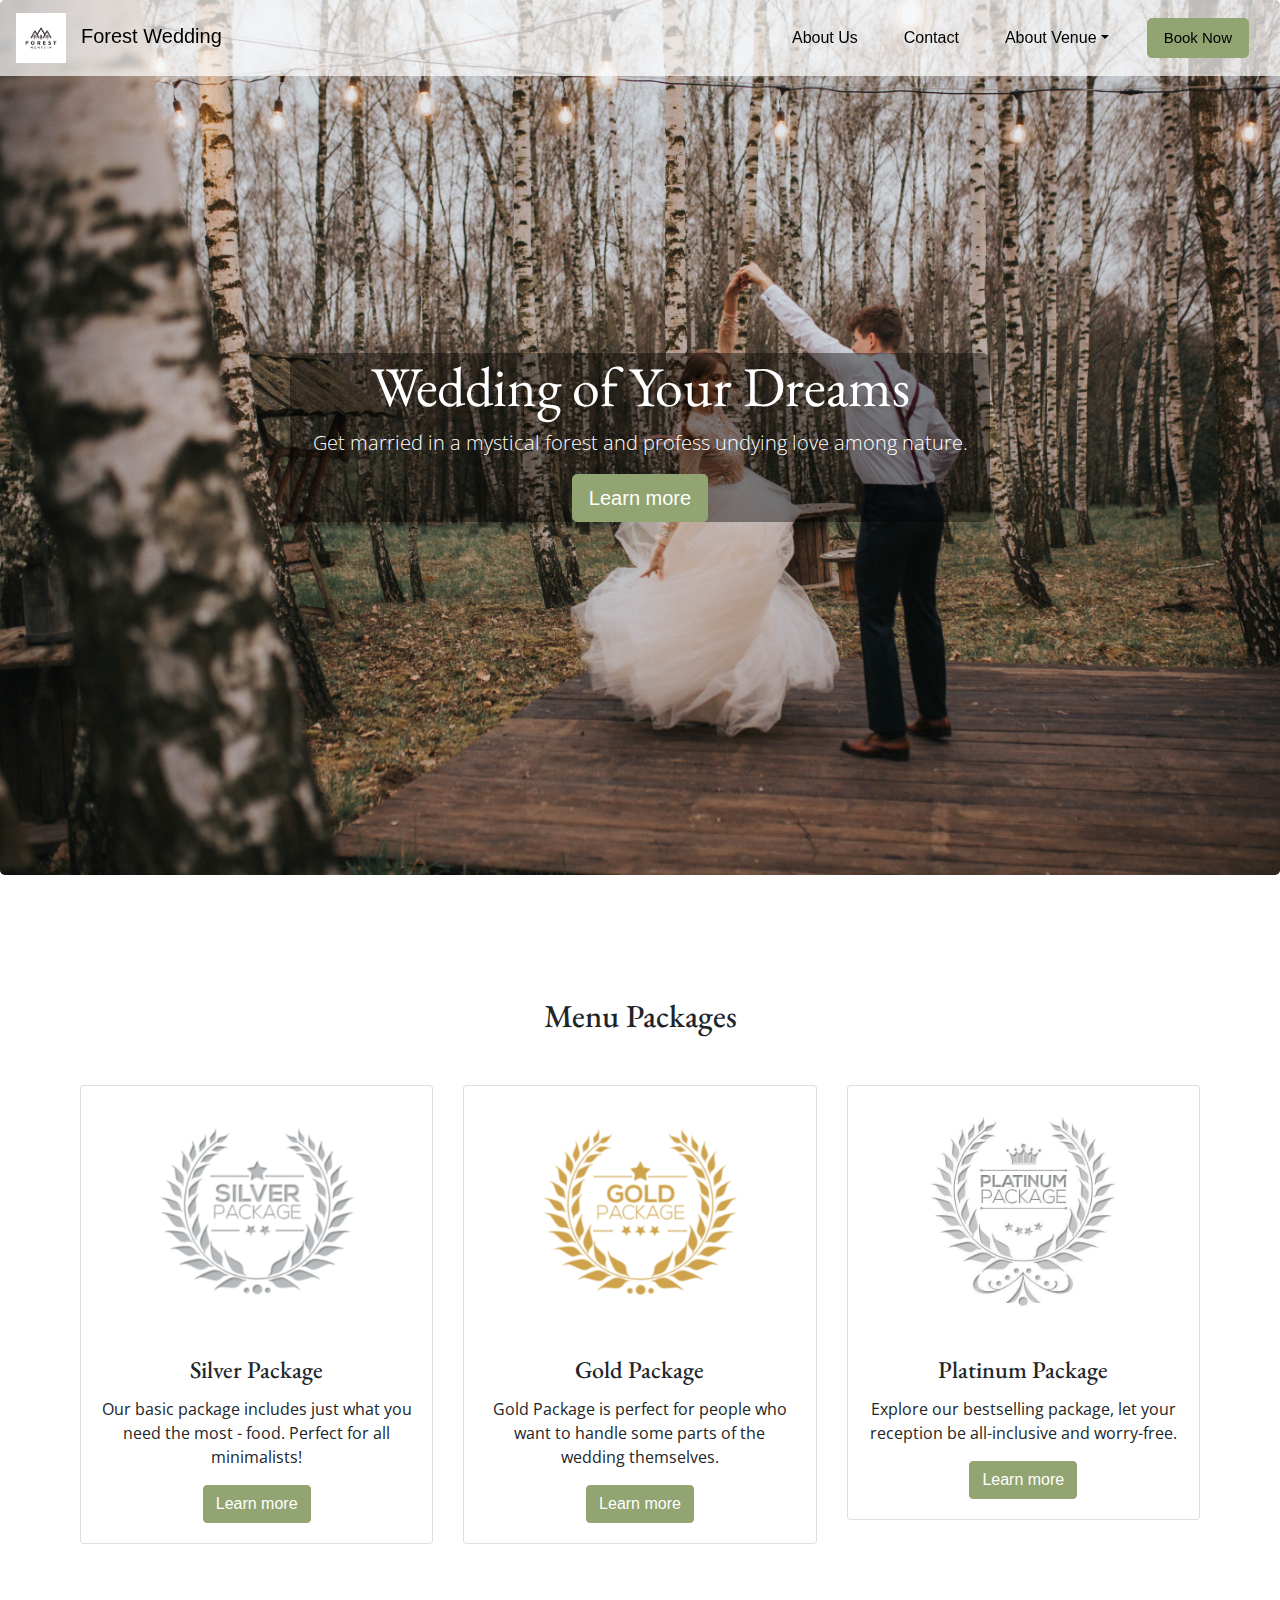
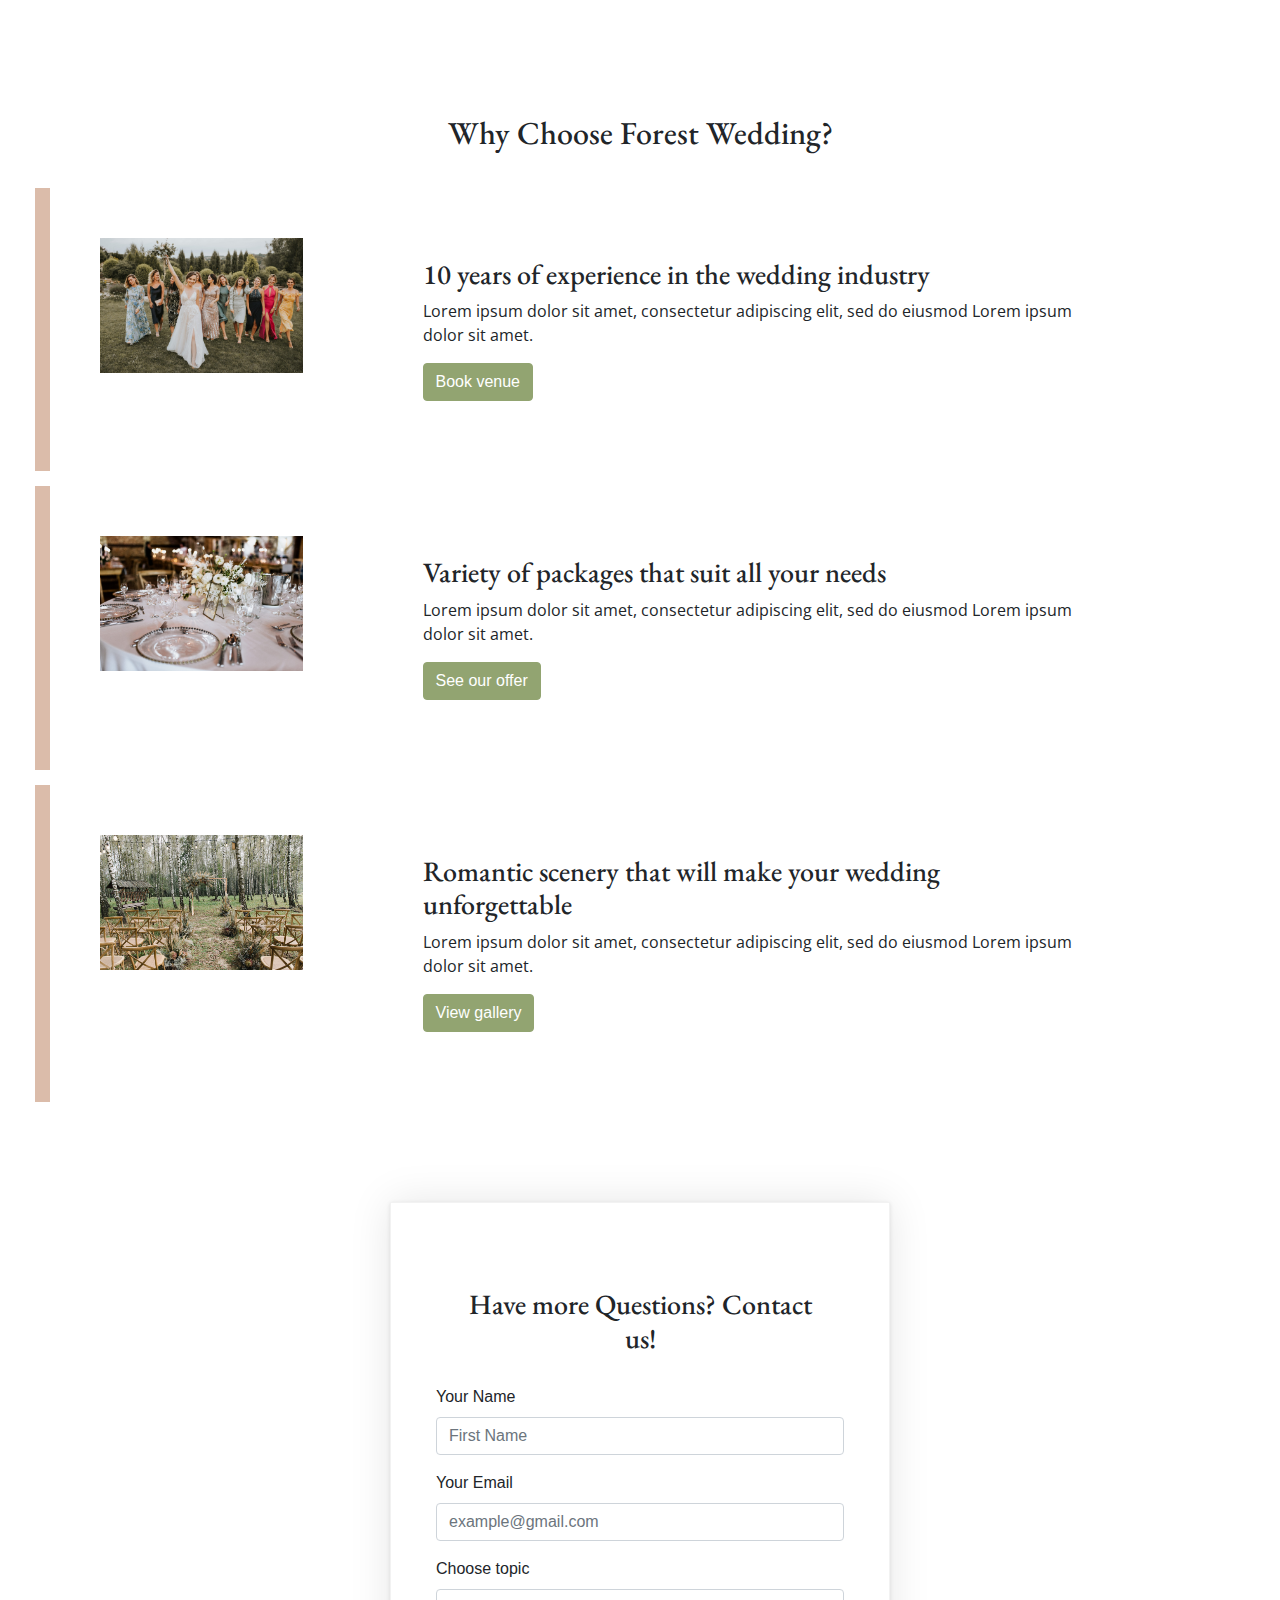
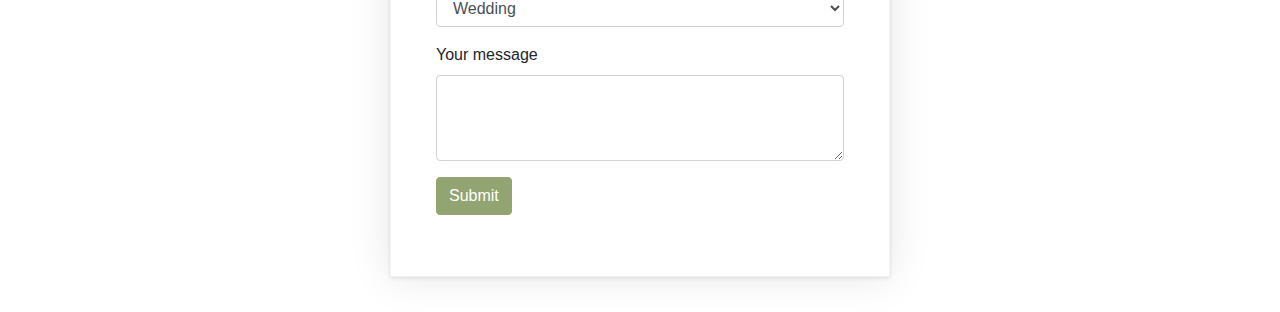
==== index.html @ 9c0c207c "finished" ====
<!DOCTYPE html>
<html lang="en">

<head>
    <!-- Required meta tags -->
    <meta charset="utf-8">
    <meta name="viewport" content="width=device-width, initial-scale=1, shrink-to-fit=no">

    <!-- Bootstrap CSS -->
    <link rel="stylesheet" href="https://stackpath.bootstrapcdn.com/bootstrap/4.3.1/css/bootstrap.min.css"
        integrity="sha384-ggOyR0iXCbMQv3Xipma34MD+dH/1fQ784/j6cY/iJTQUOhcWr7x9JvoRxT2MZw1T" crossorigin="anonymous">
    <link rel="stylesheet" href="CSS/index.css">
    <link rel="preconnect" href="https://fonts.gstatic.com">
    <link
        href="https://fonts.googleapis.com/css2?family=EB+Garamond:ital,wght@0,400;0,500;0,600;0,700;0,800;1,400;1,500;1,600;1,700;1,800&display=swap"
        rel="stylesheet">
    <link rel="preconnect" href="https://fonts.gstatic.com">
    <link
        href="https://fonts.googleapis.com/css2?family=Open+Sans:ital,wght@0,300;0,400;0,600;0,700;0,800;1,300;1,400;1,600;1,700;1,800&display=swap"
        rel="stylesheet">
    <title>Forest Wedding</title>
</head>

<body>

    <!-- Navigation bar -->
    <nav class="navbar navbar-expand-lg navbar-light bg-light customNav">
        <a class="navbar-brand" href="index.html"><img src="Images/logo.png">Forest Wedding</a>
        <button class="navbar-toggler" type="button" data-toggle="collapse" data-target="#navbarSupportedContent"
            aria-controls="navbarSupportedContent" aria-expanded="false" aria-label="Toggle navigation">
            <span class="navbar-toggler-icon"></span>
        </button>
        <div class="collapse navbar-collapse" id="navbarSupportedContent">
            <ul class="navbar-nav mr-auto">
                <li class="nav-item">
                    <a class="nav-link" href="about.html">About Us<span class="sr-only">(current)</span></a>
                </li>
                <li class="nav-item">
                    <a class="nav-link" href="contact.html">Contact</a>
                </li>
                <li class="nav-item dropdown">
                    <a class="nav-link dropdown-toggle" href="#" id="navbarDropdown" role="button"
                        data-toggle="dropdown" aria-haspopup="true" aria-expanded="false">About Venue</a>
                    <div class="dropdown-menu" aria-labelledby="navbarDropdown">
                        <a class="dropdown-item" href="general.html">General Info</a>
                        <div class="dropdown-divider"></div>
                        <a class="dropdown-item" href="menu.html">Menu Packages</a>
                        <div class="dropdown-divider"></div>
                        <a class="dropdown-item" href="gallery.html">Gallery</a>
                    </div>
                </li>
                <li class="nav-item">
                    <a class="btn btn-primary btn-lg navCTA" href="book.html" role="button">Book Now</a>
                </li>
            </ul>
        </div>
    </nav>
    <!-- End navigation bar -->

    <!-- Jumbotron -->
    <div class="jumbotron rockBackground">
        <div class="jumboCopy">
            <h1 class="display-4">Wedding of Your Dreams</h1>
            <p class="lead">Get married in a mystical forest and profess undying love among nature.</p>
            <a class="btn btn-primary btn-lg" href="general.html" role="button">Learn more</a>
        </div>
    </div>
    <!-- End jumbotron -->

    <!-- Cards -->
    <div class="container-fluid content">
        <h2 class="sectionHeading">Menu Packages</h2>
        <div class="row showsNear">

            <!-- Card 1 -->
            <div class="cardContainer col-lg-4 col-md-4 col-sm-12">
                <div class="card align-items-center">
                    <img src="Images/silver.png" class="card-img-top" alt="...">
                    <div class="card-body">
                        <h4 class="card-title">Silver Package</h4>
                        <p class="card-text">Our basic package includes just what you need the most - food. Perfect for
                            all minimalists!</p>
                        <a href="menu.html" class="btn btn-primary">Learn more</a>
                    </div>
                </div>
            </div>
            <!-- End card 1 -->

            <!-- Card 2 -->
            <div class="cardContainer col-lg-4 col-md-4 col-sm-12">
                <div class="card align-items-center">
                    <img src="Images/gold.png" class="card-img-top" alt="...">
                    <div class="card-body">
                        <h4 class="card-title">Gold Package</h4>
                        <p class="card-text">Gold Package is perfect for people who want to handle some parts of the
                            wedding themselves.</p>
                        <a href="menu.html" class="btn btn-primary">Learn more</a>
                    </div>
                </div>
            </div>
            <!-- End card 2 -->

            <!-- Card 3 -->
            <div class="cardContainer col-lg-4 col-md-4 col-sm-12">
                <div class="card align-items-center">
                    <img src="Images/platinum3.jpeg" class="card-img-top" alt="...">
                    <div class="card-body">
                        <h4 class="card-title">Platinum Package</h4>
                        <p class="card-text">Explore our bestselling package, let your reception be all-inclusive and
                            worry-free.</p>
                        <a href="menu.html" class="btn btn-primary">Learn more</a>
                    </div>
                </div>
            </div>
            <!-- End card 3 -->
        </div>
    </div>
    <!-- End cards -->

    <!-- Content -->
    <div class="container-fluid content">
        <h2 class="sectionHeading">Why Choose Forest Wedding?</h2>

        <!-- Row 1 -->
        <div class="row valueProp">
            <div class="sideAccent">
            </div>
            <div class="imageContainer col-3">
                <img
                    src="Images/image19.jpeg">
            </div>
            <div class="text col-8 align-items-center">
                <h3>10 years of experience in the wedding industry</h3>
                <p>
                    Lorem ipsum dolor sit amet, consectetur adipiscing elit, sed do eiusmod Lorem ipsum dolor sit amet.
                </p>
                <a href="book.html" class="btn btn-primary">Book venue
                </a>
            </div>
        </div>
        <!-- End row 1 -->

        <!-- Row 2 -->
        <div class="row valueProp">
            <div class="sideAccent">
            </div>
            <div class="imageContainer col-3">
                <img
                    src="Images/image21.jpeg">
            </div>
            <div class="text col-8">
                <h3>Variety of packages that suit all your needs</h3>
                <p>
                    Lorem ipsum dolor sit amet, consectetur adipiscing elit, sed do eiusmod Lorem ipsum dolor sit amet.
                </p>
                <a href="menu.html" class="btn btn-primary">See our offer</a>
            </div>
        </div>
        <!-- End row 2 -->

        <!-- Row 3 -->
        <div class="row valueProp">
            <div class="sideAccent">
            </div>
            <div class="imageContainer col-3">
                <img
                    src="Images/image5.jpeg">
            </div>
            <div class="text col-8">
                <h3>Romantic scenery that will make your wedding unforgettable</h3>
                <p>
                    Lorem ipsum dolor sit amet, consectetur adipiscing elit, sed do eiusmod Lorem ipsum dolor sit amet.
                </p>
                <a href="gallery.html" class="btn btn-primary">View gallery</a>
            </div>
        </div>
        <!-- End row 3 -->

    </div>
    <!-- End content -->

    <form>
        <div class="form-group">
            <h3 class="sectionHeading">Have more Questions? Contact us!</h3>
            <div class="form-group">
                <label for="inputEmail4">Your Name</label>
                <input type="email" class="form-control" id="inputName" placeholder="First Name">
            </div>
            <div class="form-group">
                <label for="inputEmail4">Your Email</label>
                <input type="email" class="form-control" id="inputEmail4" placeholder="example@gmail.com">
            </div>
            <div class="form-group">
                <label for="exampleFormControlSelect1">Choose topic</label>
                <select class="form-control" id="exampleFormControlSelect1">
                    <option>Wedding</option>
                    <option>Photoshoot request</option>
                    <option>Business request</option>
                    <option>Other</option>
                </select>
            </div>
            <div class="form-group">
                <label for="exampleFormControlTextarea1">Your message</label>
                <textarea class="form-control" id="exampleFormControlTextarea1" rows="3"></textarea>
            </div>
            <button type="button" class="btn btn-primary" data-toggle="modal" data-target="#exampleModal">Submit</button>
        </div>
    

    <!-- Modal -->
    <div class="modal fade" id="exampleModal" tabindex="-1" role="dialog" aria-labelledby="exampleModalLabel"
        aria-hidden="true">
        <div class="modal-dialog" role="document">
            <div class="modal-content">
                <div class="modal-header">
                    <h5 class="modal-title" id="exampleModalLabel">You sucessfully submitted your message</h5>
                    <button type="button" class="close" data-dismiss="modal" aria-label="Close">
                        <span aria-hidden="true">&times;</span>
                    </button>
                </div>
                <div class="modal-body">
                    <p>Thank you for contacting us. We will try to reply as soon as possible.</p>
                </div>
                <div class="modal-footer">
                    <button type="button" class="btn btn-secondary" data-dismiss="modal">Close</button>
                </div>
            </div>
        </div>
    </div>
</form>
    

    <!-- Footer -->
    <!-- <footer class="emailContain"> -->


    <!-- End footer -->

    <!-- Optional JavaScript -->
    <!-- jQuery first, then Popper.js, then Bootstrap JS -->
    <script src="https://code.jquery.com/jquery-3.3.1.slim.min.js"
        integrity="sha384-q8i/X+965DzO0rT7abK41JStQIAqVgRVzpbzo5smXKp4YfRvH+8abtTE1Pi6jizo"
        crossorigin="anonymous"></script>
    <script src="https://cdnjs.cloudflare.com/ajax/libs/popper.js/1.14.7/umd/popper.min.js"
        integrity="sha384-UO2eT0CpHqdSJQ6hJty5KVphtPhzWj9WO1clHTMGa3JDZwrnQq4sF86dIHNDz0W1"
        crossorigin="anonymous"></script>
    <script src="https://stackpath.bootstrapcdn.com/bootstrap/4.3.1/js/bootstrap.min.js"
        integrity="sha384-JjSmVgyd0p3pXB1rRibZUAYoIIy6OrQ6VrjIEaFf/nJGzIxFDsf4x0xIM+B07jRM"
        crossorigin="anonymous"></script>
</body>

</html>
---- CSS/index.css ----
h1, h2, h3 , h4, h5, h6 {
    font-family: 'EB Garamond', serif;
  }

  p {
    font-family: 'Open Sans', sans-serif;
  }


  /* General */
  .customNav {
    position: fixed;
    width: 100%;
    background: url("../images/transparency.png");
    background-color:rgba(255, 255, 255, 0.7) !important;
    background-size: cover;
    z-index: 10;
  }

  .navbar-nav {
    margin-left: auto;
    margin-right: 0 !important;
  }

  .navbar-brand img {
    padding-right: 15px;
    width: 65px;
  }

  .nav-item {
    margin: 0px 15px;
    color: white !important;
  }

  .btn {
      background-color: #92A471;
      border: 1px solid #92A471;
      color: white !important;
  }
  
  .btn:hover {
background-color: #DBBCAA;
border: 1px solid #DBBCAA;
color: #000000 !important;
  } 

  /* Navigation dropdown menu */
  .dropdown-menu {
    background: url("../images/transparency.png");
    background-color: rgba(255, 255, 255, 0.7) !important;
    background-size: cover;
  }
  .dropdown-item:focus, .dropdown-item:hover {
      color: #92A471;
      text-decoration: none;
      background: #DBBCAA;
  }
  
  /* Navigation links */
  .customNav a {
    color: #000000 !important;
  }

  .navbar-light .navbar-nav .active>.nav-link {
    color: #632A2F !important;
    font-weight: 700;
}
  
  .navCTA {
    font-size: 15px;
    color: white !important;
  }

  
  
  /* Jumbotron  */
  .jumbotron {
    /* background-image: url(https://images.unsplash.com/photo-1524563216914-d552816e4d67?ixid=MXwxMjA3fDB8MHxzZWFyY2h8NDZ8fHdlZGRpbmd8ZW58MHwwfDB8&ixlib=rb-1.2.1&auto=format&fit=crop&w=800&q=60); */
    background-image: url(../Images/image20.jpeg);
    background-size: cover;
    background-repeat: no-repeat;
    height: calc(100vh - 25px);
    display: flex;
    align-items: center;
    justify-content: center;
  }
  
  /* Jumbotron copy */
  .jumboCopy {
    width: 70%;
    min-width: 500px;
    max-width: 700px;
    color: white;
    text-align: center;
  }
  
  /* Cards */
  .content {
    padding: 50px;
  }
  .sectionHeading {
    text-align: center;
    padding: 20px;
    margin-top: 20px;
    margin-bottom: 10px;
  }
  .showsNear  {
    padding: 0px 30px 30px 30px;
  }
  .cardContainer {
    text-align: center;
  }

  .cardContainer img {
    height: 250px;
    max-width: auto;
    object-fit: scale-down;
}


  
  /* Content */
  .sideAccent {
    background: #DBBCAA;
    width: 15px;
  }
  .imageContainer img {
    width: 100%;
  }
  .imageContainer {
    padding: 50px;
    text-align: center;
  }

  .imageContainer .sideText {
      font-size: 100px;
      color: #632A2F;
  }

  .valueProp {
    margin-top: 15px;
    margin-bottom: 15px;
    /* background-color: ##DBBCAA; */
  }

  .valueProp .text {
      padding: 70px;
  }
  
  /* Footer */
  .emailContain {
    background: url(../images/emailBG.jpg);
    background-size: cover;
    display: flex;
    align-items: center;
    flex-direction: column;
    align-items: center;
    justify-content: center;
    height: 500px;
  }
  
  /* Footer form */
  form {
    width: 500px;
    margin: 35px auto;
    padding: 45px;
    border: 1px solid #F2F2F2;
    -webkit-box-shadow: 0 1px 4px rgba(0, 0, 0, 0.3), 0 0 40px rgba(0, 0, 0, 0.1) inset;
    -moz-box-shadow: 0 1px 4px rgba(0, 0, 0, 0.3), 0 0 40px rgba(0, 0, 0, 0.1) inset;
    box-shadow: 0 1px 4px rgba(0, 0, 0, 0.1), 0 0 40px rgba(0, 0, 0, 0.1);
    background-color: white;
  }
  
  /* STYLES FOR TEMPLATE PLEASE DO NOT TOUCH*/
  .dropdown-menu {
    left: -97px;
  }
  footer {
    position: absolute;
    width: 100%;
    height: 60px;
    line-height: 60px;
    background-color: #f5f5f5;
    margin-top: 50px;
  }
  .cardContainer {
    margin-top: 20px;
  }

  .card {
    margin: 0 auto;
  }

  .aboutUsBackground {
      background-image: url(../Images/image28.jpeg);
      background-size: cover;
      background-repeat: no-repeat;
      height: calc(100vh - 25px);
      display: flex;
      align-items: center;
      justify-content: center;
    }

    .contactBackground {
        /* background-image: url(https://images.unsplash.com/photo-1565038930214-09566ed2149b?ixid=MXwxMjA3fDB8MHxzZWFyY2h8MzU4fHx3ZWRkaW5nfGVufDB8MHwwfA%3D%3D&ixlib=rb-1.2.1&auto=format&fit=crop&w=800&q=60); */
        /* background-image: url(https://images.unsplash.com/photo-1511288702291-e55d6cfbe3b5?ixid=MXwxMjA3fDB8MHxzZWFyY2h8MTJ8fHJ1c3RpYyUyMHdlZGRpbmd8ZW58MHwwfDB8&ixlib=rb-1.2.1&auto=format&fit=crop&w=800&q=60); */
        background-image: url(../Images/image25.jpeg);
        background-size: cover;
        background-repeat: no-repeat;
        height: calc(100vh - 25px);
        display: flex;
        align-items: center;
        justify-content: center;
      }

      .galleryBackground {
        background-image: url(../Images/image31.jpeg);
        background-size: cover;
        background-repeat: no-repeat;
        height: calc(100vh - 25px);
        display: flex;
        align-items: center;
        justify-content: center;
      }

      .generalBackground {
        background-image: url(../Images/image26.jpeg);
        background-size: cover;
        background-repeat: no-repeat;
        height: calc(100vh - 25px);
        display: flex;
        align-items: center;
        justify-content: center;
      }

      .menuBackground {
        background-image: url(../Images/image41.jpeg);
        background-size: cover;
        background-repeat: no-repeat;
        height: calc(100vh - 25px);
        display: flex;
        align-items: center;
        justify-content: center;
      }

.bookBackground {
    background-image: url(../Images/image35.jpeg);
        background-size: cover;
        background-repeat: no-repeat;
        height: calc(100vh - 25px);
        display: flex;
        align-items: center;
        justify-content: center;
}


      .card-img-top {
          height: 200px;
          width: 200px;
      }

.jumboCopy {
    background-color: rgba(0, 0, 0, 0.4);
    border-radius: 8px;
}

.galleryContainer {
    margin: 20px;
}

.galleryContainer img {
    /* height: 200px;
    width: 200px; */
    height: 200px;
    max-width: auto;
    object-fit: contain;
}

.galleryContainer .galleryImage {
    margin: 10px !important;
}

.menuItems {
    text-align: center;
}

.menuTitle {
    text-align: center;
    padding-top: 20px;
}

.silver {
    background-color: silver;
}

.gold {
    background-color: goldenrod;
}

.platinum {
    background-color: grey;
}
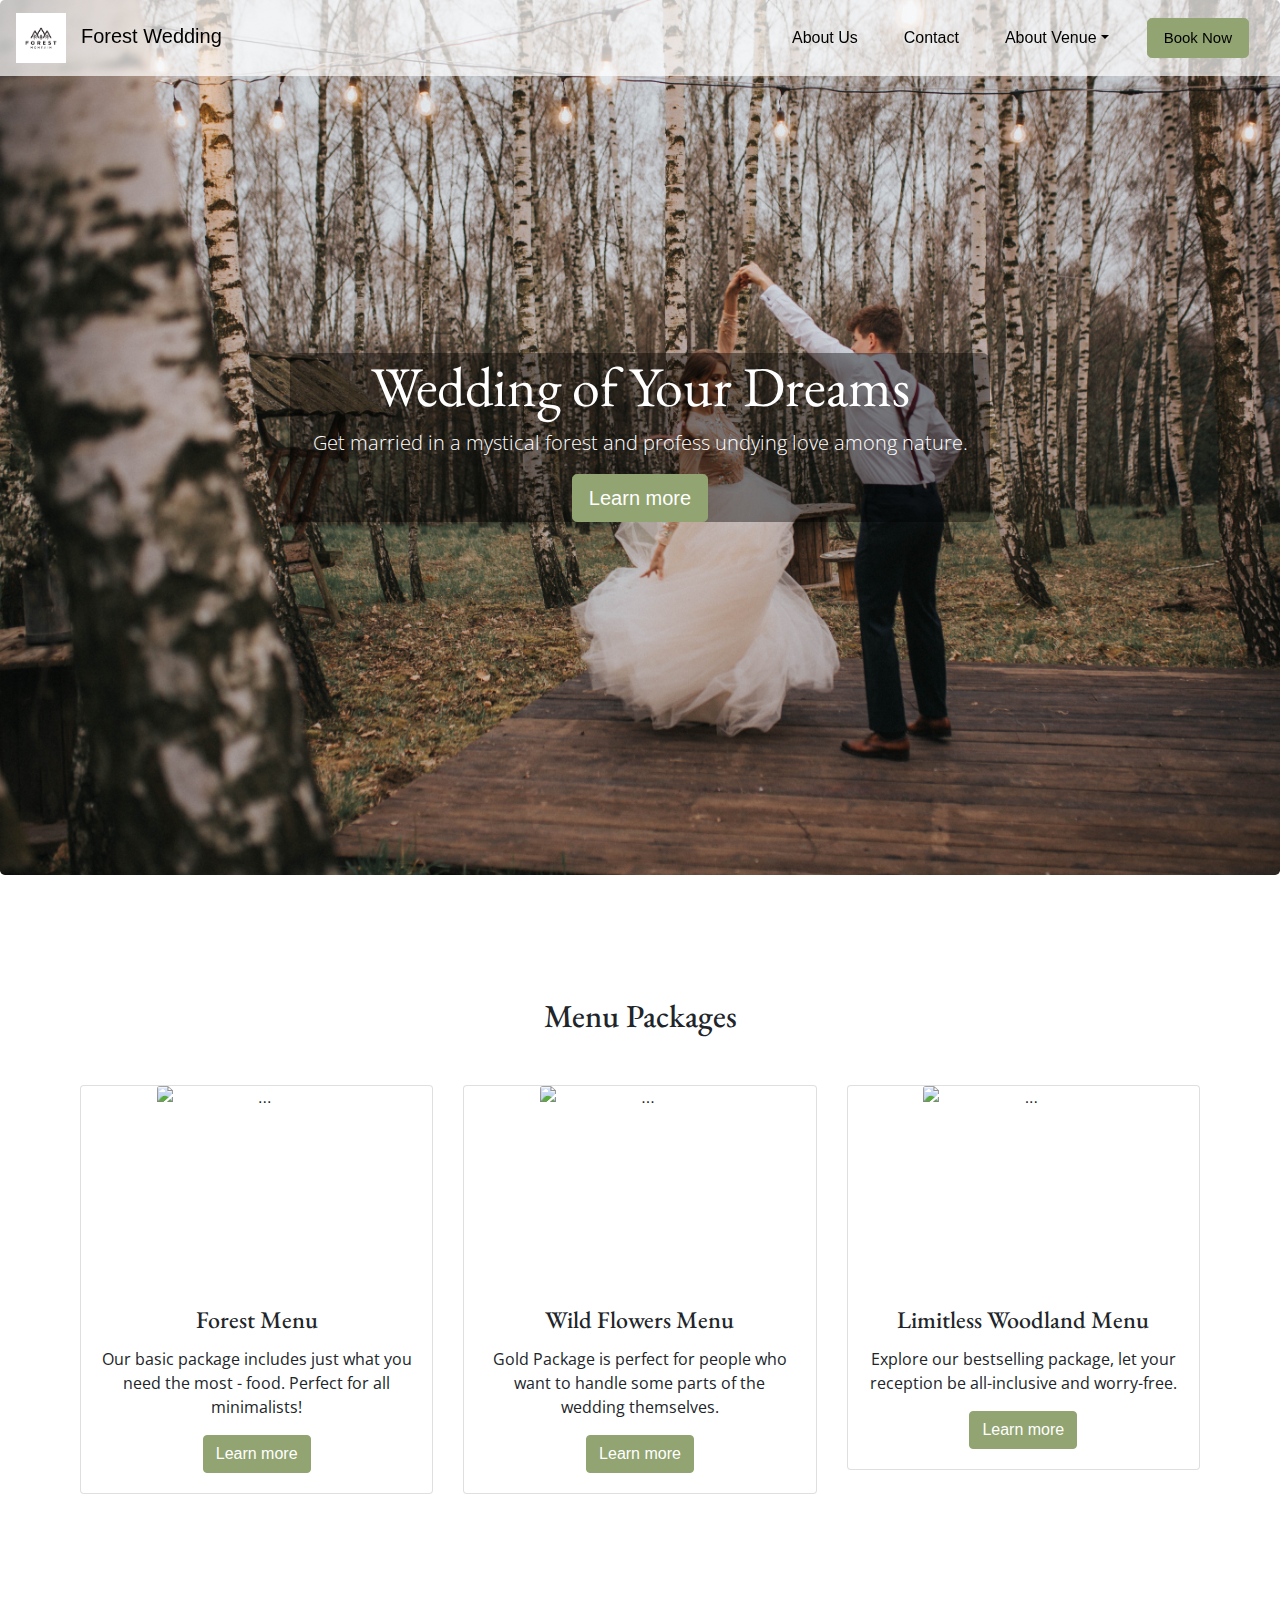
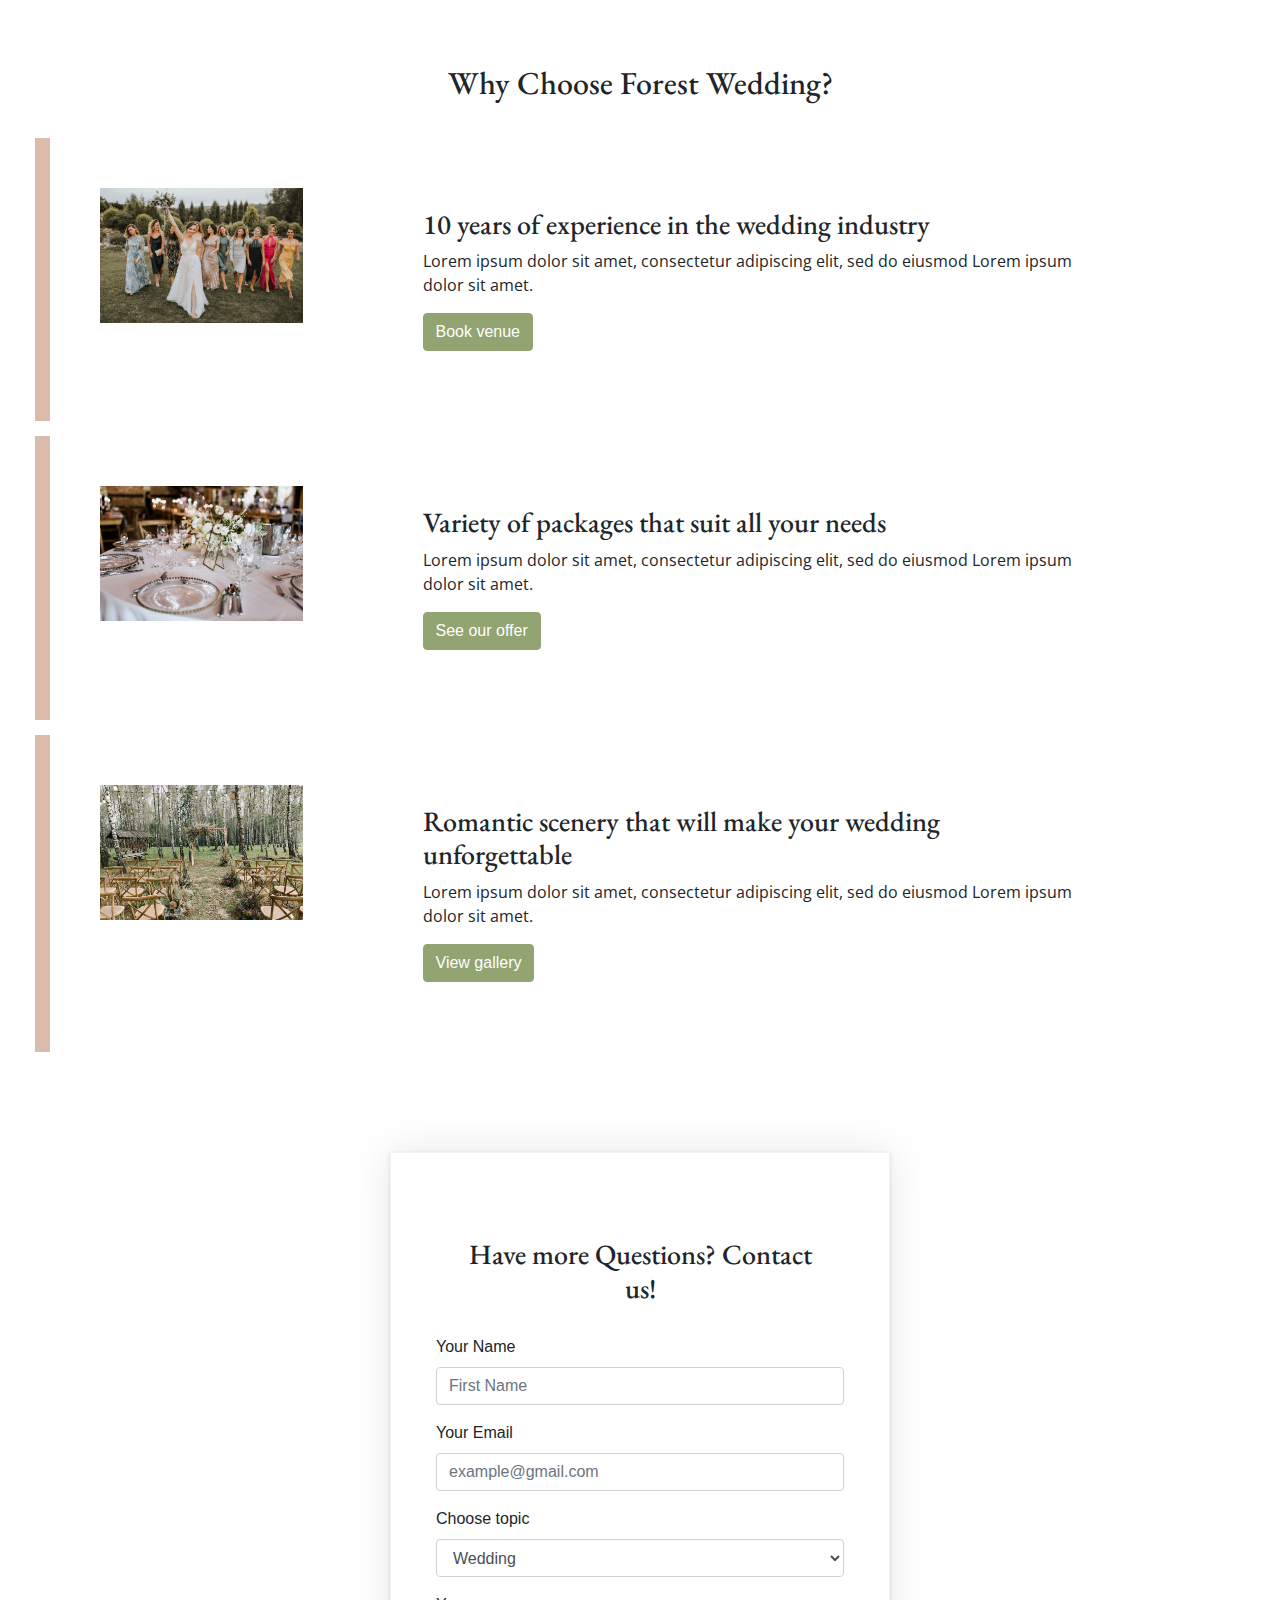
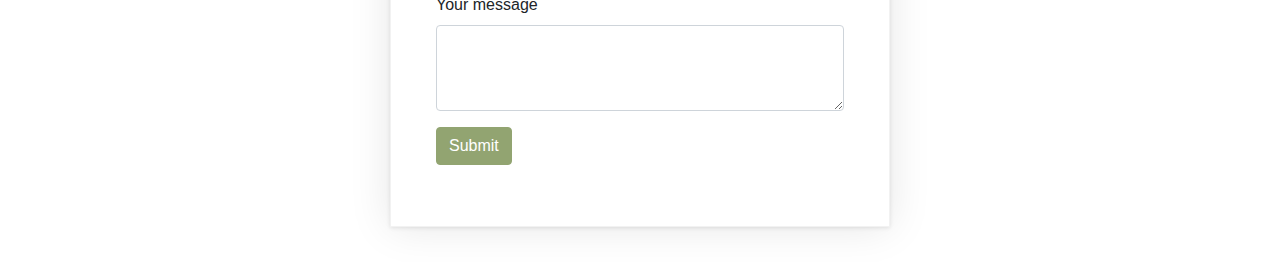
==== commit f5e1eb9f: "all done" ====
--- a/index.html
+++ b/index.html
@@ -75,9 +75,9 @@
             <!-- Card 1 -->
             <div class="cardContainer col-lg-4 col-md-4 col-sm-12">
                 <div class="card align-items-center">
-                    <img src="Images/silver.png" class="card-img-top" alt="...">
+                    <img src="https://images.unsplash.com/photo-1476614249759-1b4d2c8e2a1a?ixid=MXwxMjA3fDB8MHxwaG90by1wYWdlfHx8fGVufDB8fHw%3D&ixlib=rb-1.2.1&auto=format&fit=crop&w=1652&q=80" class="card-img-top" alt="...">
                     <div class="card-body">
-                        <h4 class="card-title">Silver Package</h4>
+                        <h4 class="card-title">Forest Menu</h4>
                         <p class="card-text">Our basic package includes just what you need the most - food. Perfect for
                             all minimalists!</p>
                         <a href="menu.html" class="btn btn-primary">Learn more</a>
@@ -89,9 +89,9 @@
             <!-- Card 2 -->
             <div class="cardContainer col-lg-4 col-md-4 col-sm-12">
                 <div class="card align-items-center">
-                    <img src="Images/gold.png" class="card-img-top" alt="...">
+                    <img src="https://images.unsplash.com/photo-1614526299531-5b5af911f22b?ixid=MXwxMjA3fDB8MHxwaG90by1wYWdlfHx8fGVufDB8fHw%3D&ixlib=rb-1.2.1&auto=format&fit=crop&w=1650&q=80" class="card-img-top" alt="...">
                     <div class="card-body">
-                        <h4 class="card-title">Gold Package</h4>
+                        <h4 class="card-title">Wild Flowers Menu</h4>
                         <p class="card-text">Gold Package is perfect for people who want to handle some parts of the
                             wedding themselves.</p>
                         <a href="menu.html" class="btn btn-primary">Learn more</a>
@@ -103,9 +103,9 @@
             <!-- Card 3 -->
             <div class="cardContainer col-lg-4 col-md-4 col-sm-12">
                 <div class="card align-items-center">
-                    <img src="Images/platinum3.jpeg" class="card-img-top" alt="...">
+                    <img src="https://images.unsplash.com/photo-1614461791492-b761d664b44c?ixid=MXwxMjA3fDB8MHxwaG90by1wYWdlfHx8fGVufDB8fHw%3D&ixlib=rb-1.2.1&auto=format&fit=crop&w=1650&q=80" class="card-img-top" alt="...">
                     <div class="card-body">
-                        <h4 class="card-title">Platinum Package</h4>
+                        <h4 class="card-title">Limitless Woodland Menu</h4>
                         <p class="card-text">Explore our bestselling package, let your reception be all-inclusive and
                             worry-free.</p>
                         <a href="menu.html" class="btn btn-primary">Learn more</a>
--- a/CSS/index.css
+++ b/CSS/index.css
@@ -112,7 +112,7 @@
   }
 
   .cardContainer img {
-    height: 250px;
+    height: 200px;
     max-width: auto;
     object-fit: scale-down;
 }
@@ -290,16 +290,18 @@
 }
 
 .silver {
-    background-color: silver;
+    background-color: #DBBCAA;
 }
 
 .gold {
-    background-color: goldenrod;
+    background-color: #BE6E6B;
+    
 }
 
 .platinum {
-    background-color: grey;
-}
-
-
-
+    background-color: #632A2F;
+    color: white;
+}
+
+
+
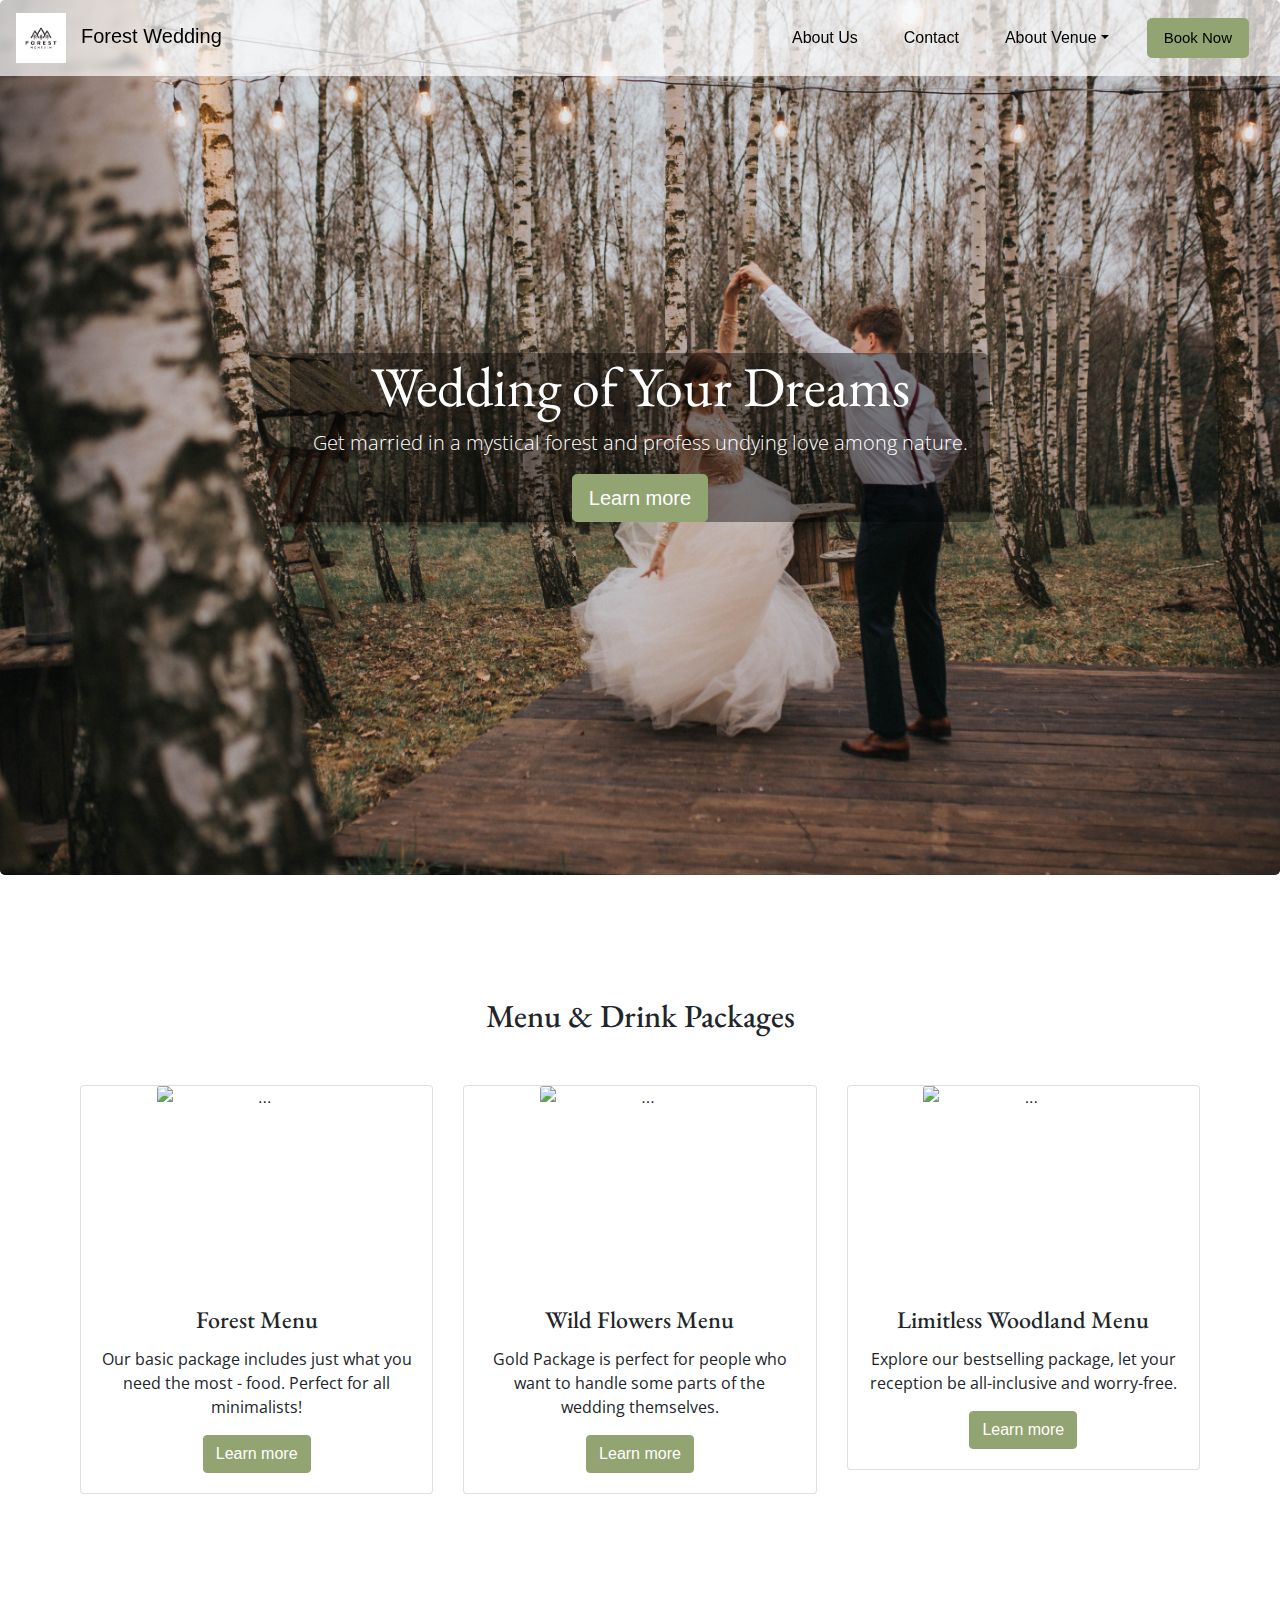
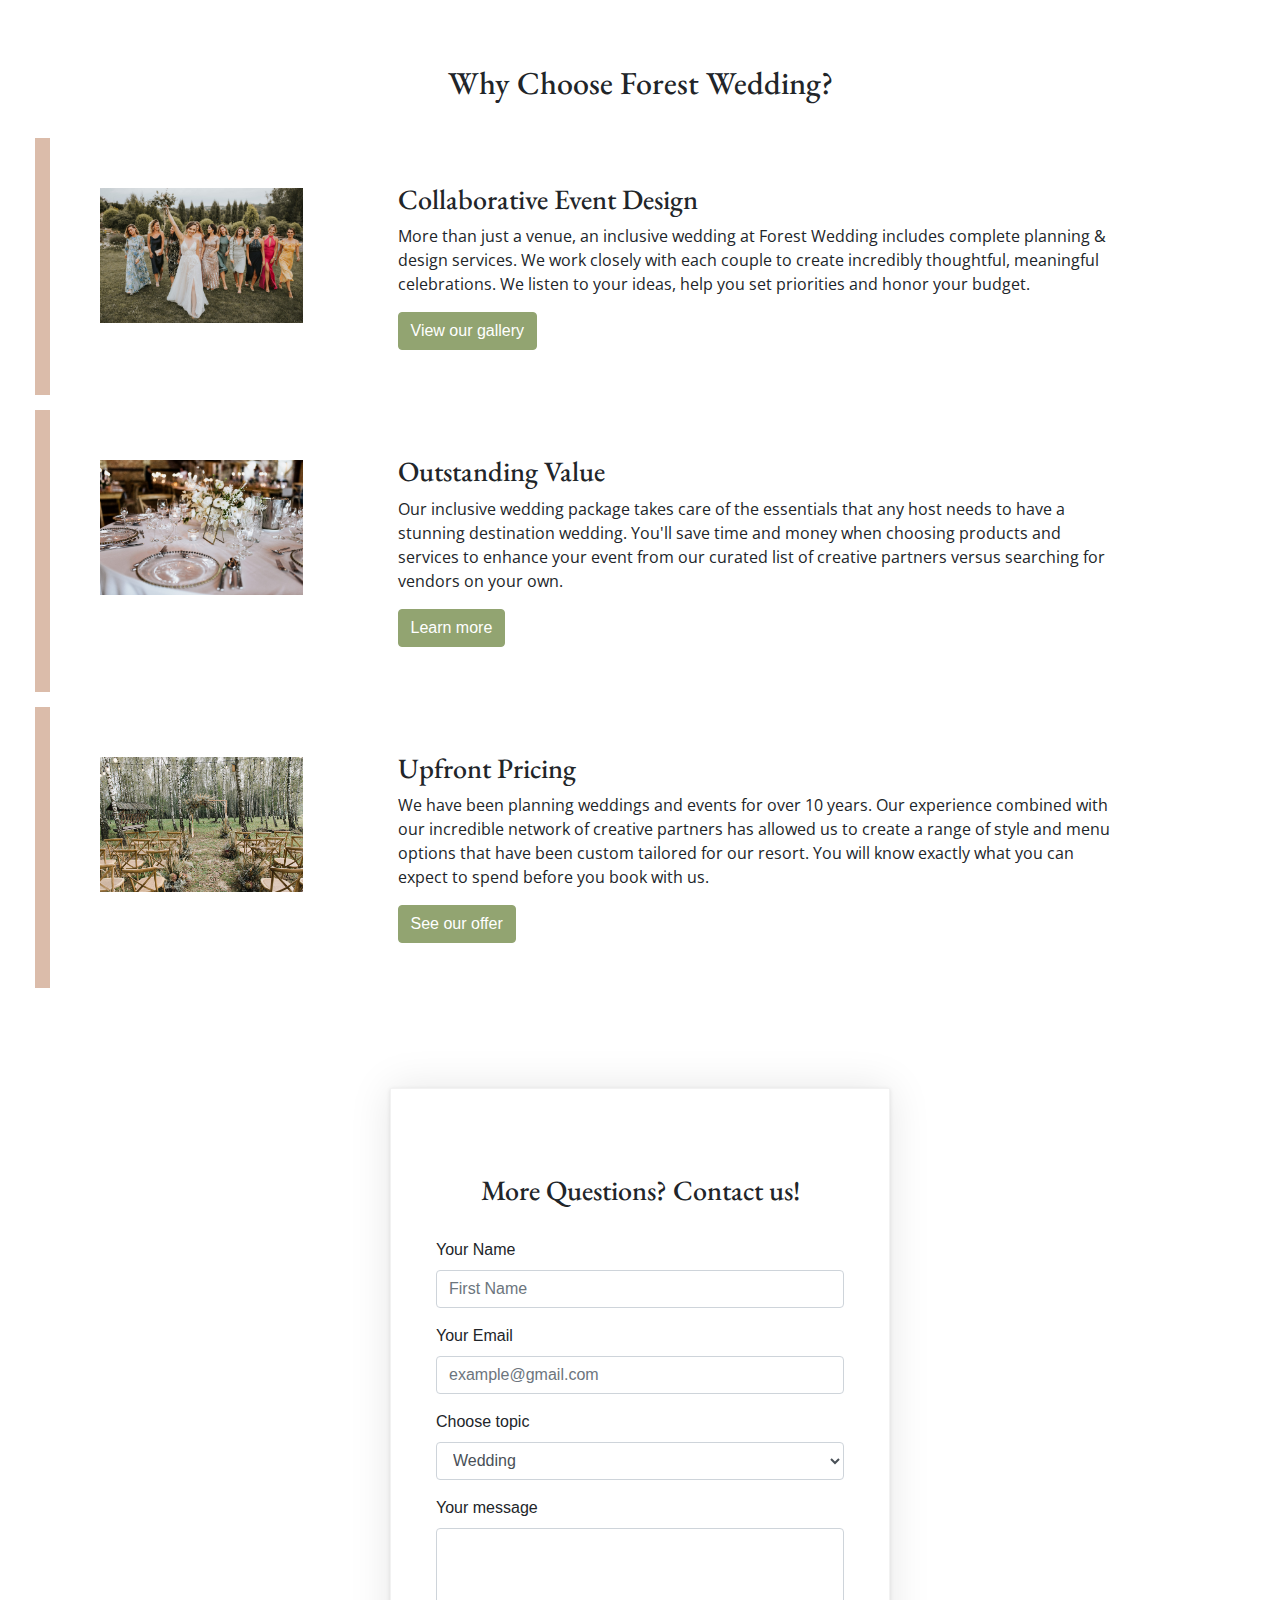
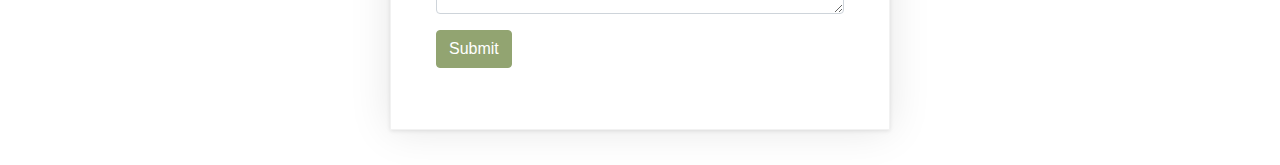
==== commit fd51a113: "done done" ====
--- a/index.html
+++ b/index.html
@@ -69,7 +69,7 @@
 
     <!-- Cards -->
     <div class="container-fluid content">
-        <h2 class="sectionHeading">Menu Packages</h2>
+        <h2 class="sectionHeading">Menu & Drink Packages</h2>
         <div class="row showsNear">
 
             <!-- Card 1 -->
@@ -130,11 +130,11 @@
                     src="Images/image19.jpeg">
             </div>
             <div class="text col-8 align-items-center">
-                <h3>10 years of experience in the wedding industry</h3>
+                <h3>Collaborative Event Design</h3>
                 <p>
-                    Lorem ipsum dolor sit amet, consectetur adipiscing elit, sed do eiusmod Lorem ipsum dolor sit amet.
+                    More than just a venue, an inclusive wedding at Forest Wedding includes complete planning & design services. We work closely with each couple to create incredibly thoughtful, meaningful celebrations. We listen to your ideas, help you set priorities and honor your budget.
                 </p>
-                <a href="book.html" class="btn btn-primary">Book venue
+                <a href="gallery.html" class="btn btn-primary">View our gallery
                 </a>
             </div>
         </div>
@@ -149,11 +149,11 @@
                     src="Images/image21.jpeg">
             </div>
             <div class="text col-8">
-                <h3>Variety of packages that suit all your needs</h3>
+                <h3>Outstanding Value</h3>
                 <p>
-                    Lorem ipsum dolor sit amet, consectetur adipiscing elit, sed do eiusmod Lorem ipsum dolor sit amet.
+                    Our inclusive wedding package takes care of the essentials that any host needs to have a stunning destination wedding. You'll save time and money when choosing products and services to enhance your event from our curated list of creative partners versus searching for vendors on your own.
                 </p>
-                <a href="menu.html" class="btn btn-primary">See our offer</a>
+                <a href="general.html" class="btn btn-primary">Learn more</a>
             </div>
         </div>
         <!-- End row 2 -->
@@ -167,11 +167,11 @@
                     src="Images/image5.jpeg">
             </div>
             <div class="text col-8">
-                <h3>Romantic scenery that will make your wedding unforgettable</h3>
+                <h3>Upfront Pricing</h3>
                 <p>
-                    Lorem ipsum dolor sit amet, consectetur adipiscing elit, sed do eiusmod Lorem ipsum dolor sit amet.
+                    We have been planning weddings and events for over 10 years. Our experience combined with our incredible network of creative partners has allowed us to create a range of style and menu options that have been custom tailored for our resort. You will know exactly what you can expect to spend before you book with us.
                 </p>
-                <a href="gallery.html" class="btn btn-primary">View gallery</a>
+                <a href="menu.html" class="btn btn-primary">See our offer</a>
             </div>
         </div>
         <!-- End row 3 -->
@@ -181,7 +181,7 @@
 
     <form>
         <div class="form-group">
-            <h3 class="sectionHeading">Have more Questions? Contact us!</h3>
+            <h3 class="sectionHeading">More Questions? Contact us!</h3>
             <div class="form-group">
                 <label for="inputEmail4">Your Name</label>
                 <input type="email" class="form-control" id="inputName" placeholder="First Name">
@@ -213,7 +213,7 @@
         <div class="modal-dialog" role="document">
             <div class="modal-content">
                 <div class="modal-header">
-                    <h5 class="modal-title" id="exampleModalLabel">You sucessfully submitted your message</h5>
+                    <h5 class="modal-title" id="exampleModalLabel">You have sucessfully submitted your message</h5>
                     <button type="button" class="close" data-dismiss="modal" aria-label="Close">
                         <span aria-hidden="true">&times;</span>
                     </button>
--- a/CSS/index.css
+++ b/CSS/index.css
@@ -144,7 +144,7 @@
   }
 
   .valueProp .text {
-      padding: 70px;
+      padding: 45px;
   }
   
   /* Footer */
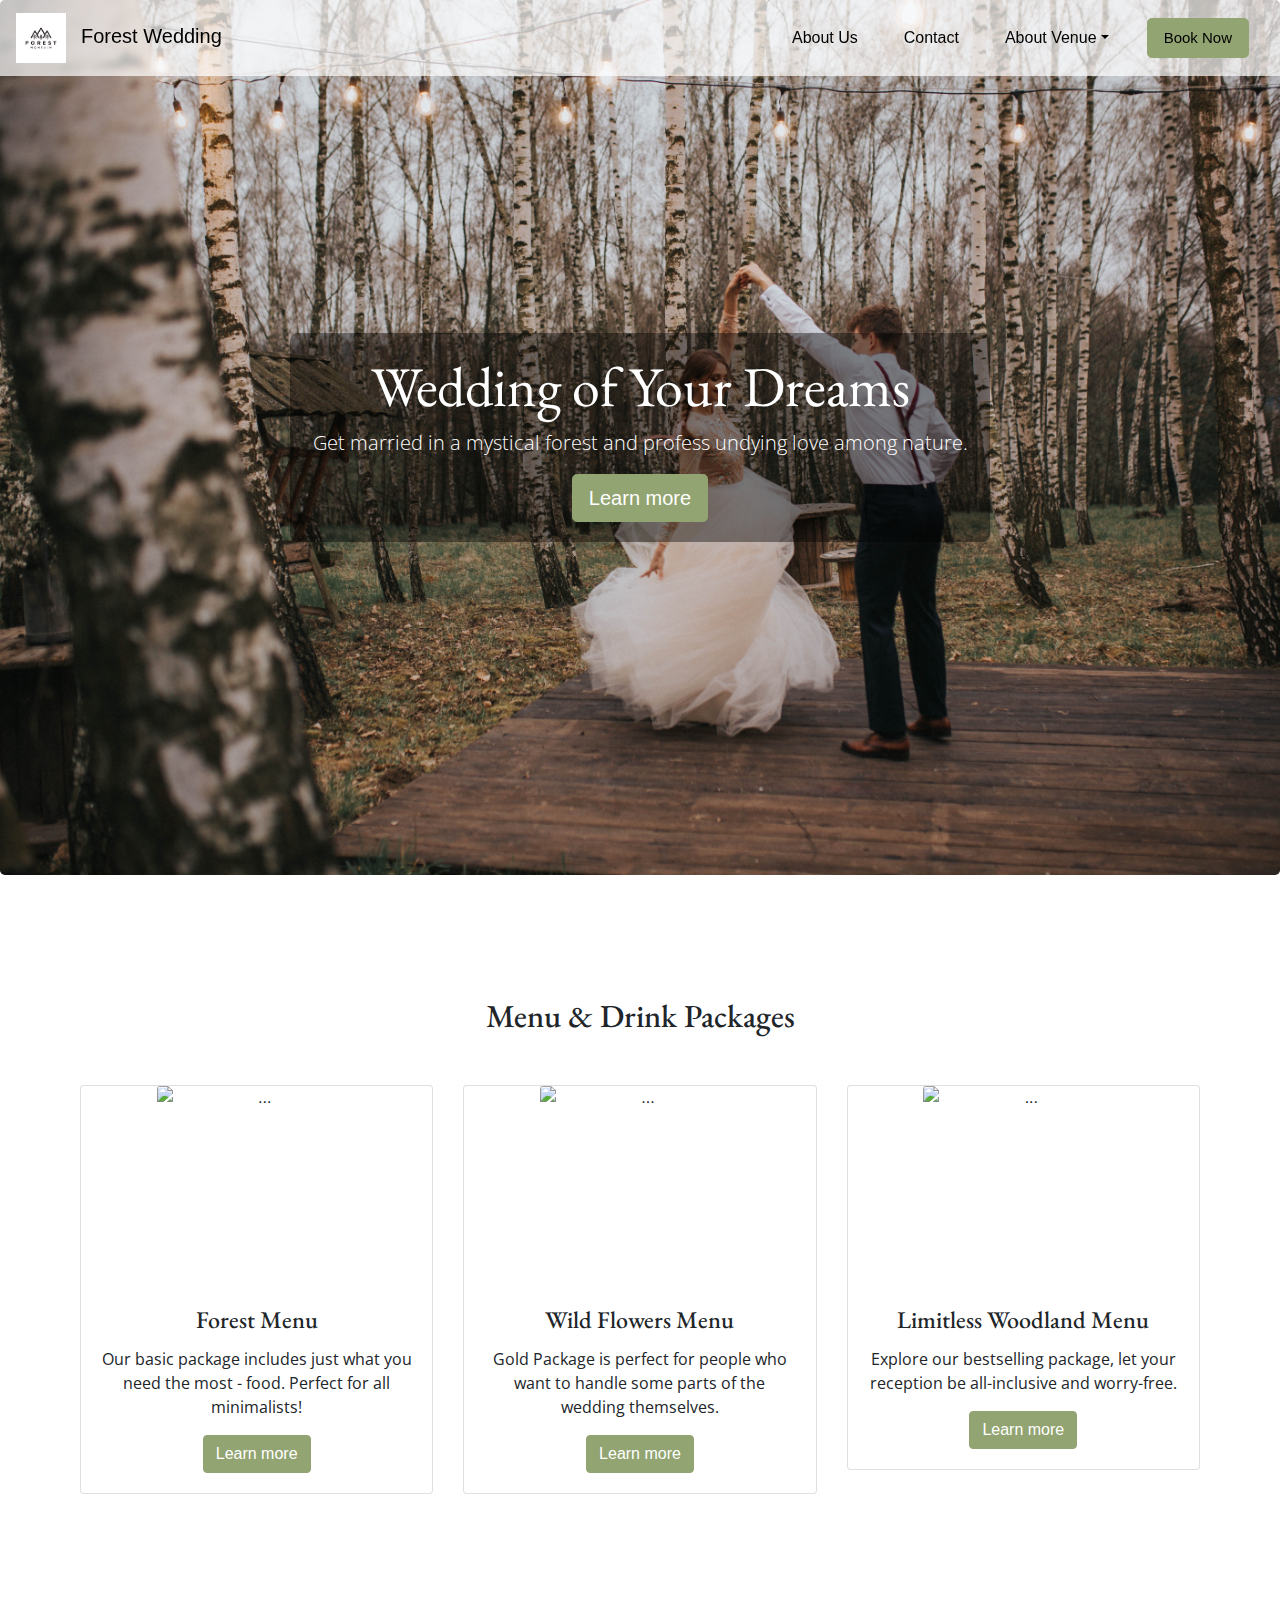
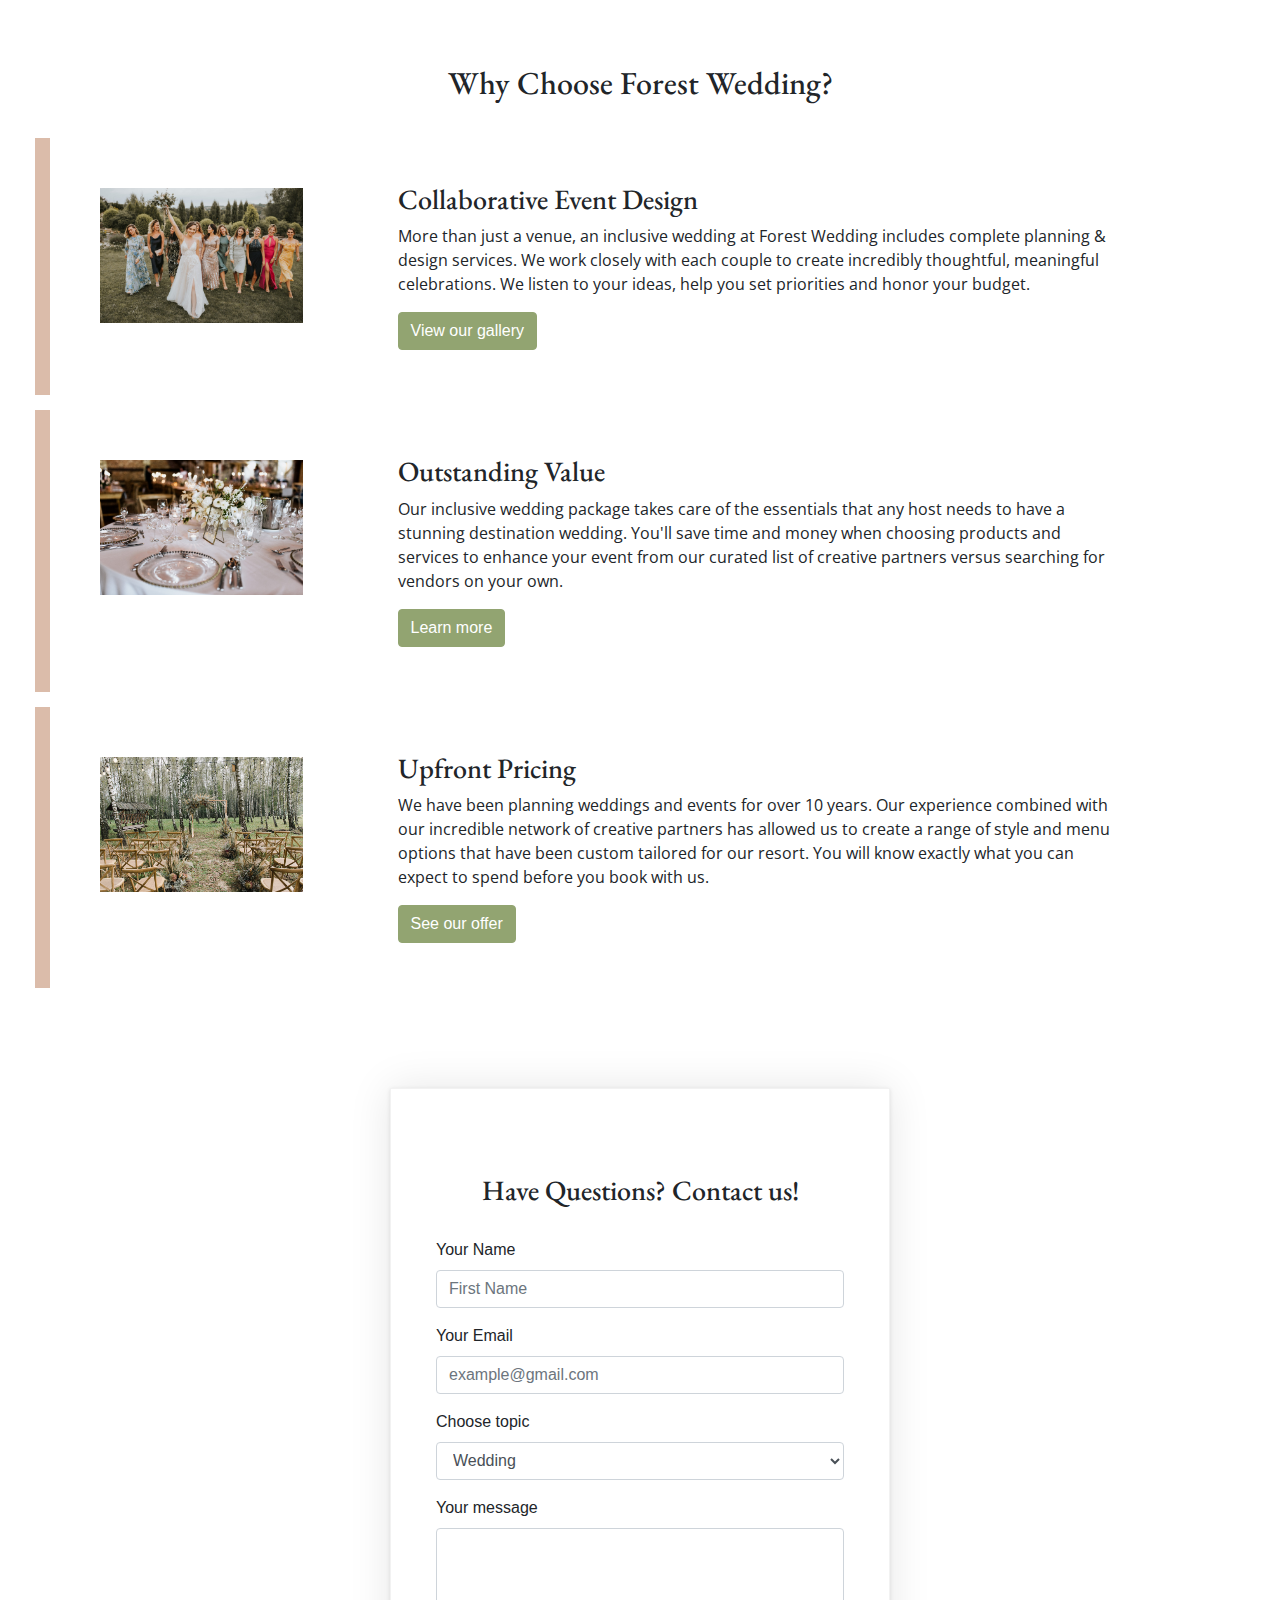
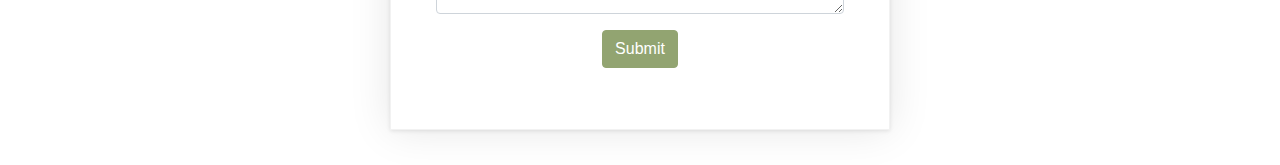
==== commit 8bfd680e: "done" ====
--- a/index.html
+++ b/index.html
@@ -181,7 +181,7 @@
 
     <form>
         <div class="form-group">
-            <h3 class="sectionHeading">More Questions? Contact us!</h3>
+            <h3 class="sectionHeading">Have Questions? Contact us!</h3>
             <div class="form-group">
                 <label for="inputEmail4">Your Name</label>
                 <input type="email" class="form-control" id="inputName" placeholder="First Name">
@@ -203,14 +203,15 @@
                 <label for="exampleFormControlTextarea1">Your message</label>
                 <textarea class="form-control" id="exampleFormControlTextarea1" rows="3"></textarea>
             </div>
-            <button type="button" class="btn btn-primary" data-toggle="modal" data-target="#exampleModal">Submit</button>
+            <div class="button"><button type="button" class="btn btn-primary" data-toggle="modal" data-target="#exampleModal">Submit</button></div>
+            
         </div>
     
 
     <!-- Modal -->
     <div class="modal fade" id="exampleModal" tabindex="-1" role="dialog" aria-labelledby="exampleModalLabel"
         aria-hidden="true">
-        <div class="modal-dialog" role="document">
+        <div class="modal-dialog modal-dialog-centered" role="document">
             <div class="modal-content">
                 <div class="modal-header">
                     <h5 class="modal-title" id="exampleModalLabel">You have sucessfully submitted your message</h5>
--- a/CSS/index.css
+++ b/CSS/index.css
@@ -71,8 +71,11 @@
     color: white !important;
   }
 
-  
-  
+  .button {
+      text-align: center;
+  }
+  
+
   /* Jumbotron  */
   .jumbotron {
     /* background-image: url(https://images.unsplash.com/photo-1524563216914-d552816e4d67?ixid=MXwxMjA3fDB8MHxzZWFyY2h8NDZ8fHdlZGRpbmd8ZW58MHwwfDB8&ixlib=rb-1.2.1&auto=format&fit=crop&w=800&q=60); */
@@ -92,6 +95,7 @@
     max-width: 700px;
     color: white;
     text-align: center;
+    padding: 20px;
   }
   
   /* Cards */
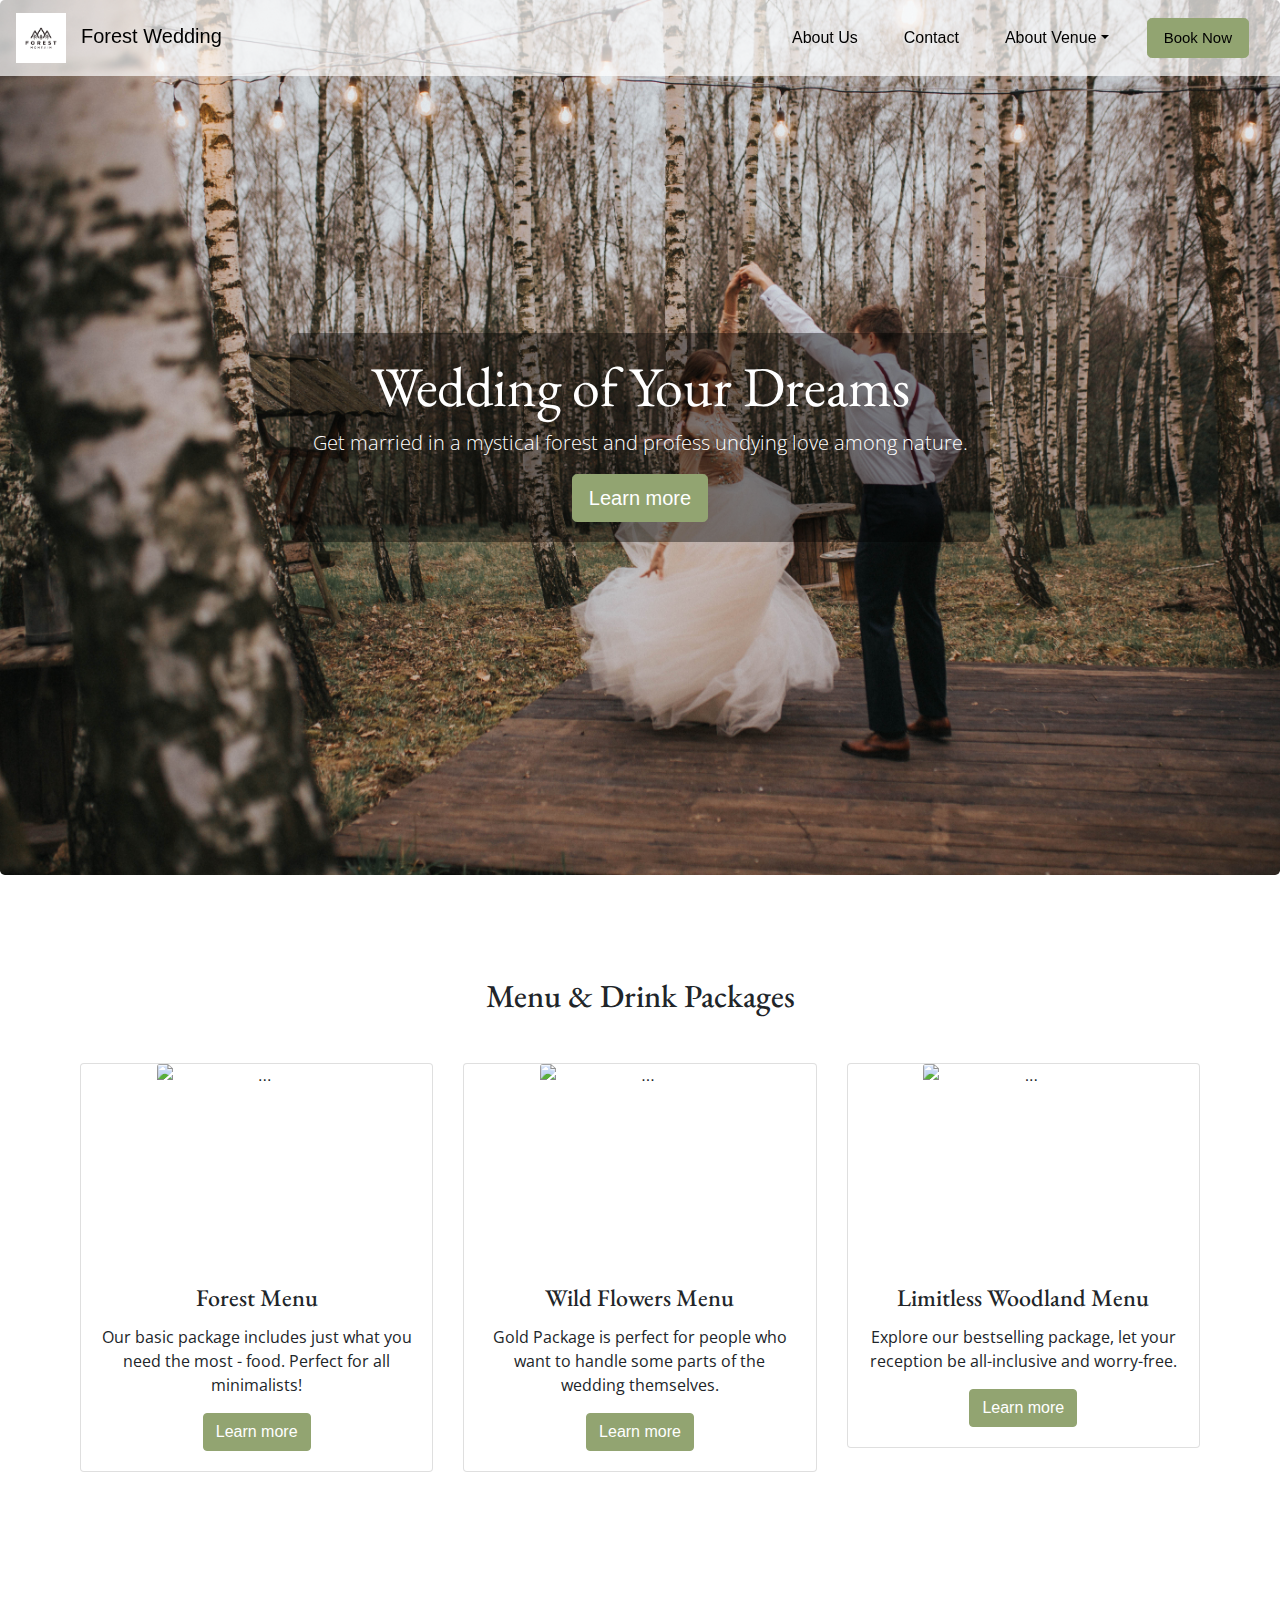
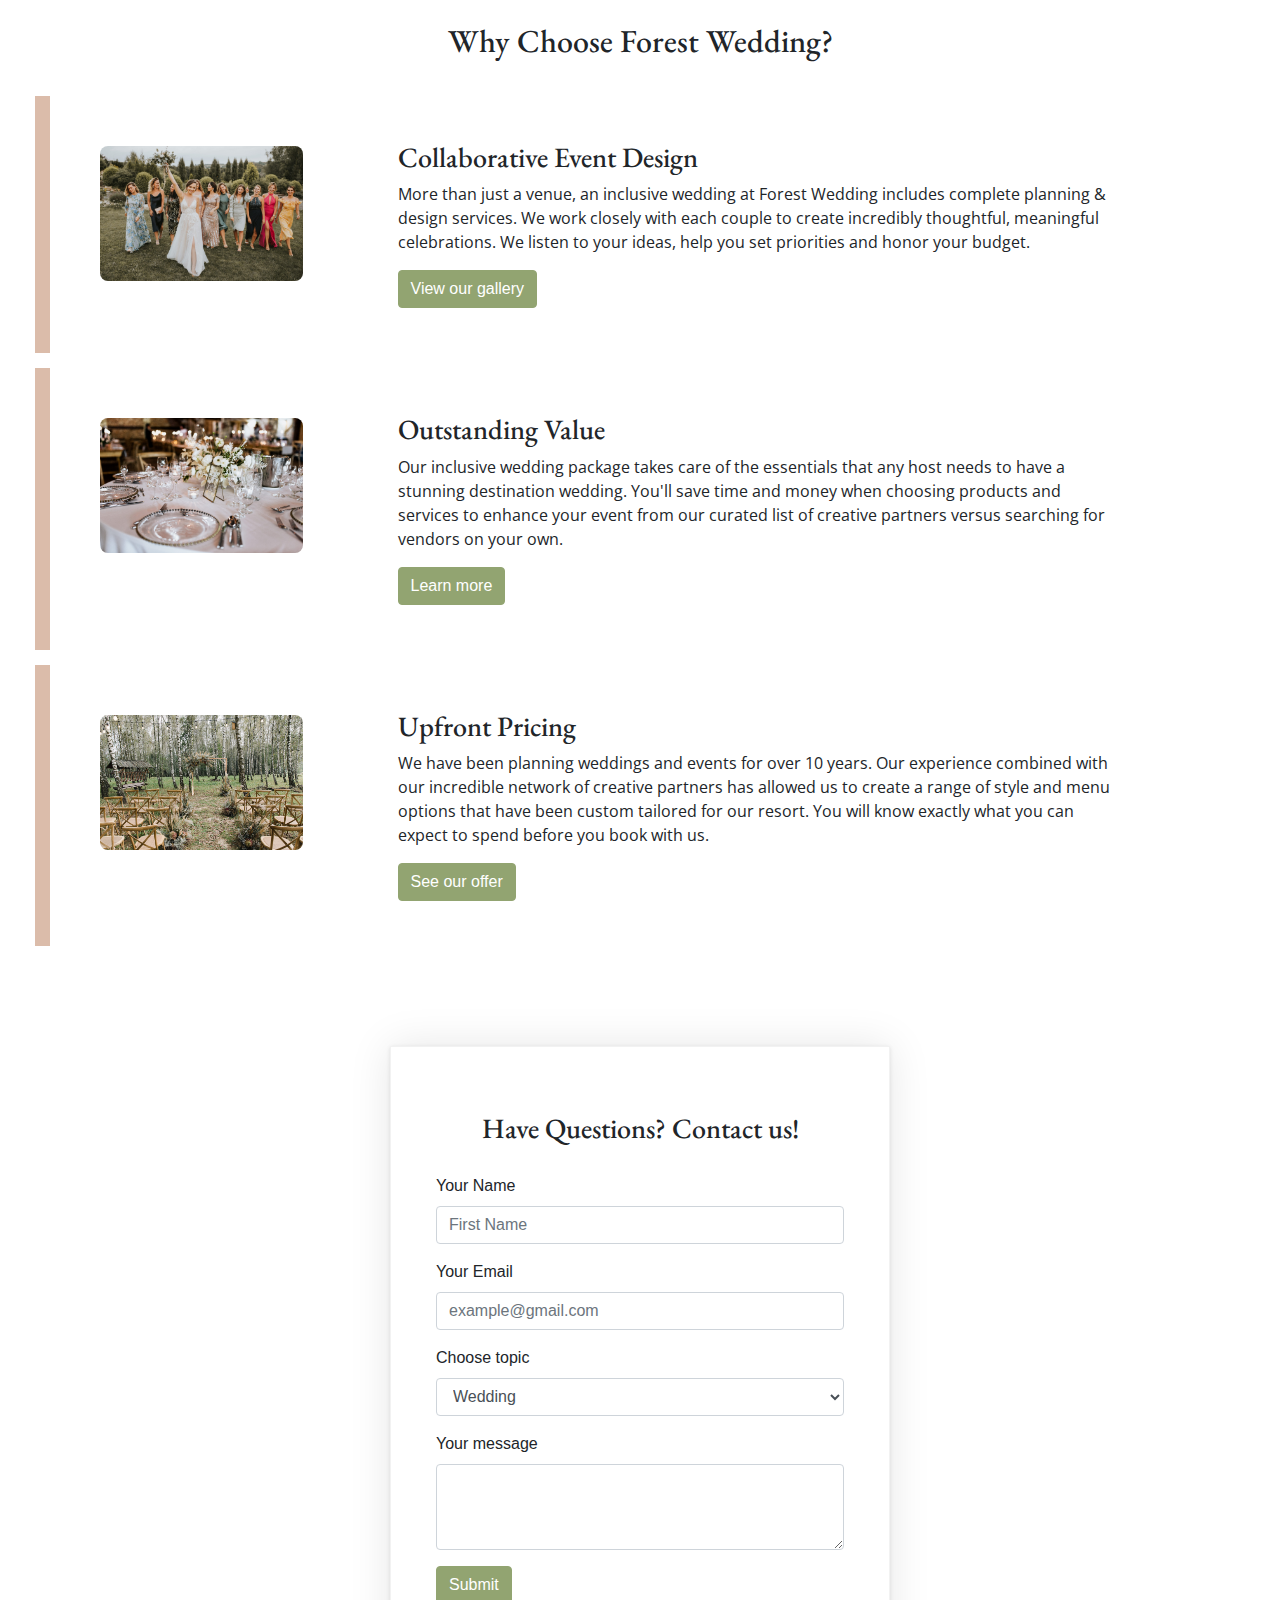
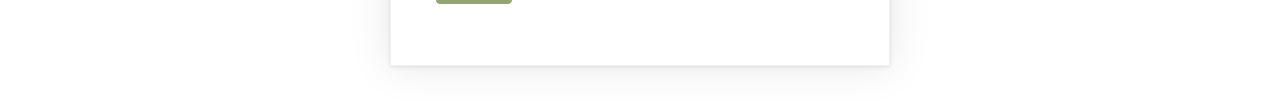
==== commit 9b4b3ff3: "hw finished" ====
--- a/index.html
+++ b/index.html
@@ -192,7 +192,7 @@
             </div>
             <div class="form-group">
                 <label for="exampleFormControlSelect1">Choose topic</label>
-                <select class="form-control" id="exampleFormControlSelect1">
+                <select class="form-control" id="exampleFormControlSelect1" placeholder="Choose topic">
                     <option>Wedding</option>
                     <option>Photoshoot request</option>
                     <option>Business request</option>
--- a/CSS/index.css
+++ b/CSS/index.css
@@ -32,10 +32,17 @@
     color: white !important;
   }
 
-  .btn {
+  .btn-primary {
       background-color: #92A471;
       border: 1px solid #92A471;
       color: white !important;
+      /* padding-top: 10px;
+      padding-bottom: 10px; */
+  }
+
+  .btn-outline-primary {
+    color:black;
+    border: 1px solid #000000;
   }
   
   .btn:hover {
@@ -69,12 +76,15 @@
   .navCTA {
     font-size: 15px;
     color: white !important;
-  }
-
-  .button {
+
+  }
+
+  /* .button {
       text-align: center;
-  }
-  
+      float: left;
+  } */
+  
+
 
   /* Jumbotron  */
   .jumbotron {
@@ -105,8 +115,8 @@
   .sectionHeading {
     text-align: center;
     padding: 20px;
-    margin-top: 20px;
-    margin-bottom: 10px;
+    /* margin-top: 20px; */
+    /* margin-bottom: 10px; */
   }
   .showsNear  {
     padding: 0px 30px 30px 30px;
@@ -130,6 +140,7 @@
   }
   .imageContainer img {
     width: 100%;
+    border-radius: 8px;
   }
   .imageContainer {
     padding: 50px;
@@ -163,9 +174,10 @@
     height: 500px;
   }
   
-  /* Footer form */
+  /* form */
   form {
     width: 500px;
+    height: auto;
     margin: 35px auto;
     padding: 45px;
     border: 1px solid #F2F2F2;
@@ -175,6 +187,29 @@
     background-color: white;
   }
   
+/* .formImage {
+    max-width: 400px;
+    height: auto;
+    max-height: 300px;
+} */
+
+
+.formRight {
+    width: 500px;
+    height: auto;
+    margin: 35px auto;
+    padding: 45px;
+    border: 1px solid #F2F2F2;
+    -webkit-box-shadow: 0 1px 4px rgba(0, 0, 0, 0.3), 0 0 40px rgba(0, 0, 0, 0.1) inset;
+    -moz-box-shadow: 0 1px 4px rgba(0, 0, 0, 0.3), 0 0 40px rgba(0, 0, 0, 0.1) inset;
+    box-shadow: 0 1px 4px rgba(0, 0, 0, 0.1), 0 0 40px rgba(0, 0, 0, 0.1);
+    background-color: white;
+  }
+
+  .formContainer {
+      width: 90vw;
+  }
+
   /* STYLES FOR TEMPLATE PLEASE DO NOT TOUCH*/
   .dropdown-menu {
     left: -97px;
@@ -294,18 +329,56 @@
 }
 
 .silver {
-    background-color: #DBBCAA;
+    background-color: rgba(219, 188, 170, 0.5);
+    border-radius: 8px;
 }
 
 .gold {
-    background-color: #BE6E6B;
+    background-color: rgba(190, 110, 107, 0.5);
+    border-radius: 8px;
     
 }
 
 .platinum {
-    background-color: #632A2F;
-    color: white;
-}
-
-
-
+    background-color: rgba(99, 42, 47, 0.5);
+    border-radius: 8px;
+}
+
+
+/* .aboutUsContainer {
+    justify-content: center;
+    align-items: center;
+} */
+
+.aboutUsText {
+    text-align: left;
+    /* padding: 15px; */
+    margin-bottom: 20px;
+    justify-self: center;
+    align-self: center;
+}
+
+.aboutUsImage img {
+    height: 400px;
+    width: auto;
+margin-bottom: 20px;
+}
+
+.aboutUsContainer {
+    padding 20px;
+    margin-left: 70px;
+    margin-top: 20px;
+    margin-bottom: 20px;
+    margin-right: 80px;
+}
+
+.menuCTA {
+    width: 60vw;
+    align-self: center;
+    justify-self: center;
+    text-align: center;
+    margin-bottom: 20px;
+    padding: 20px;
+}
+
+
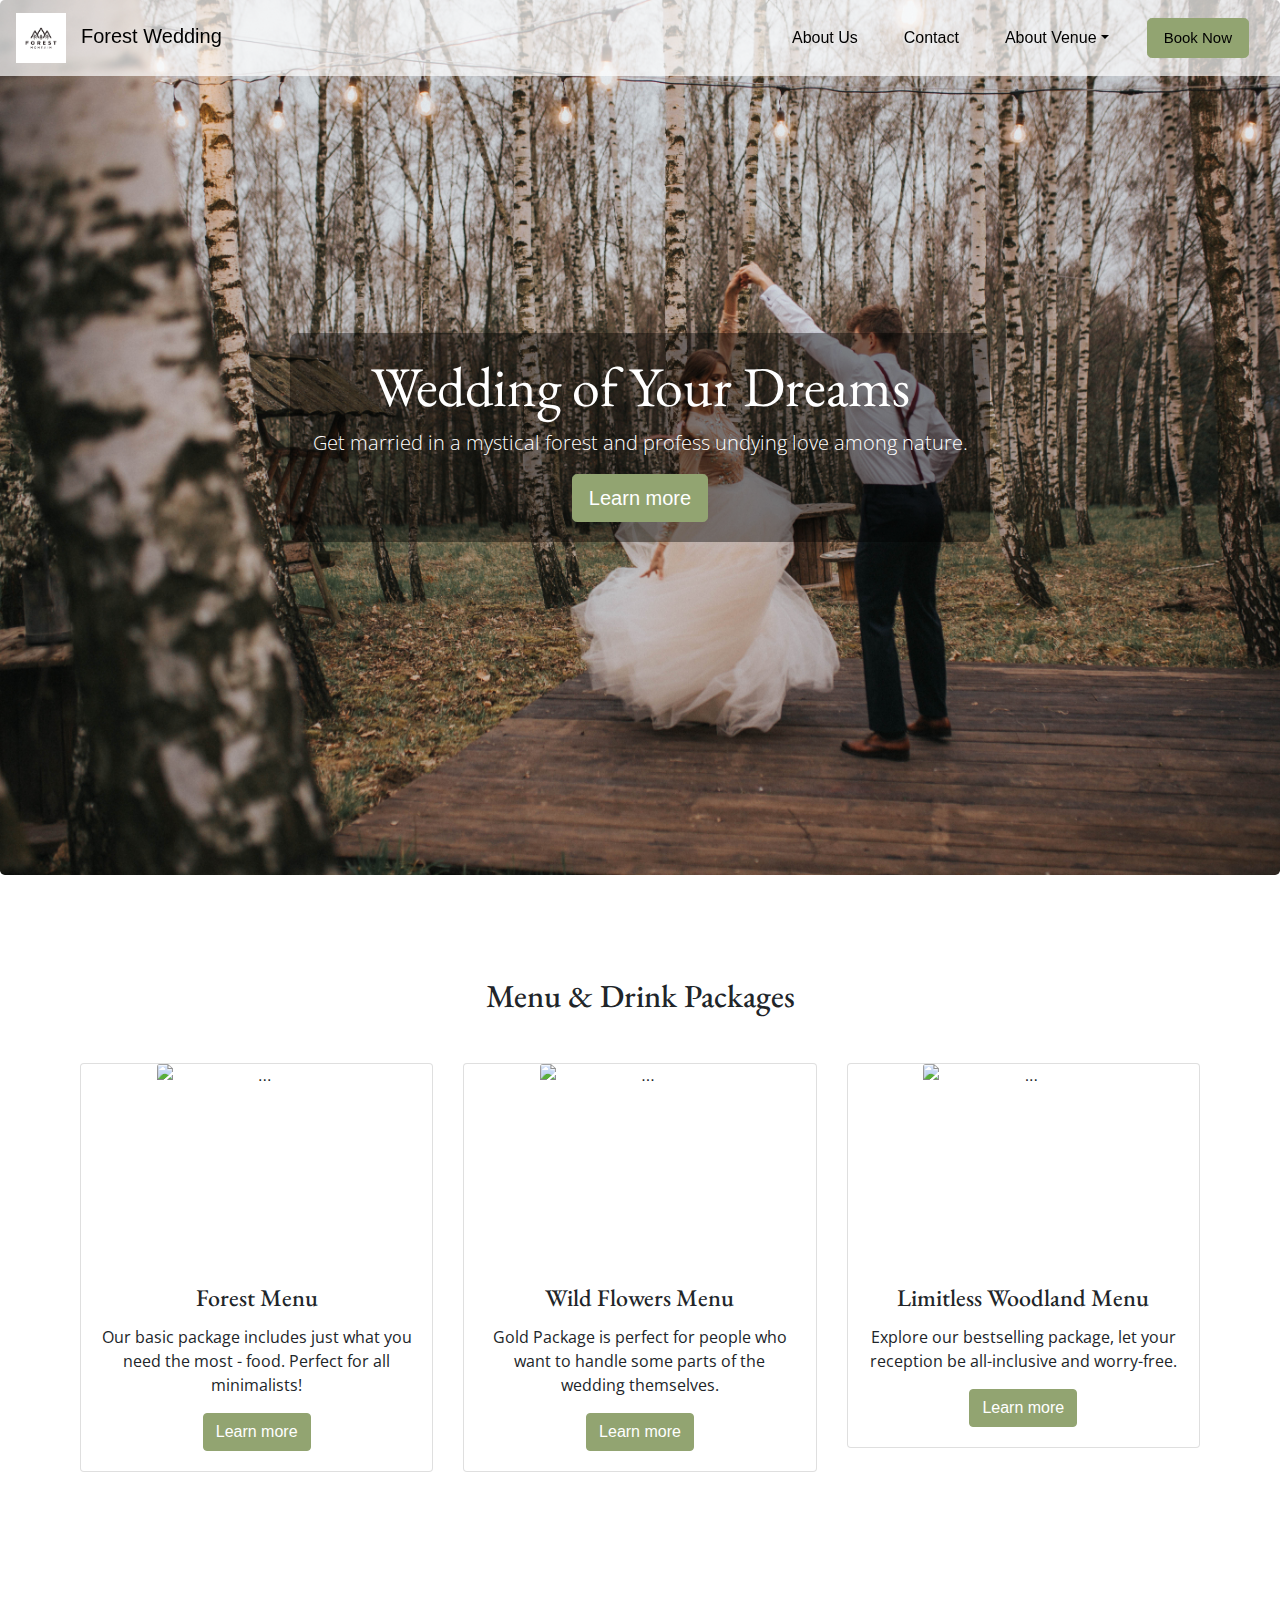
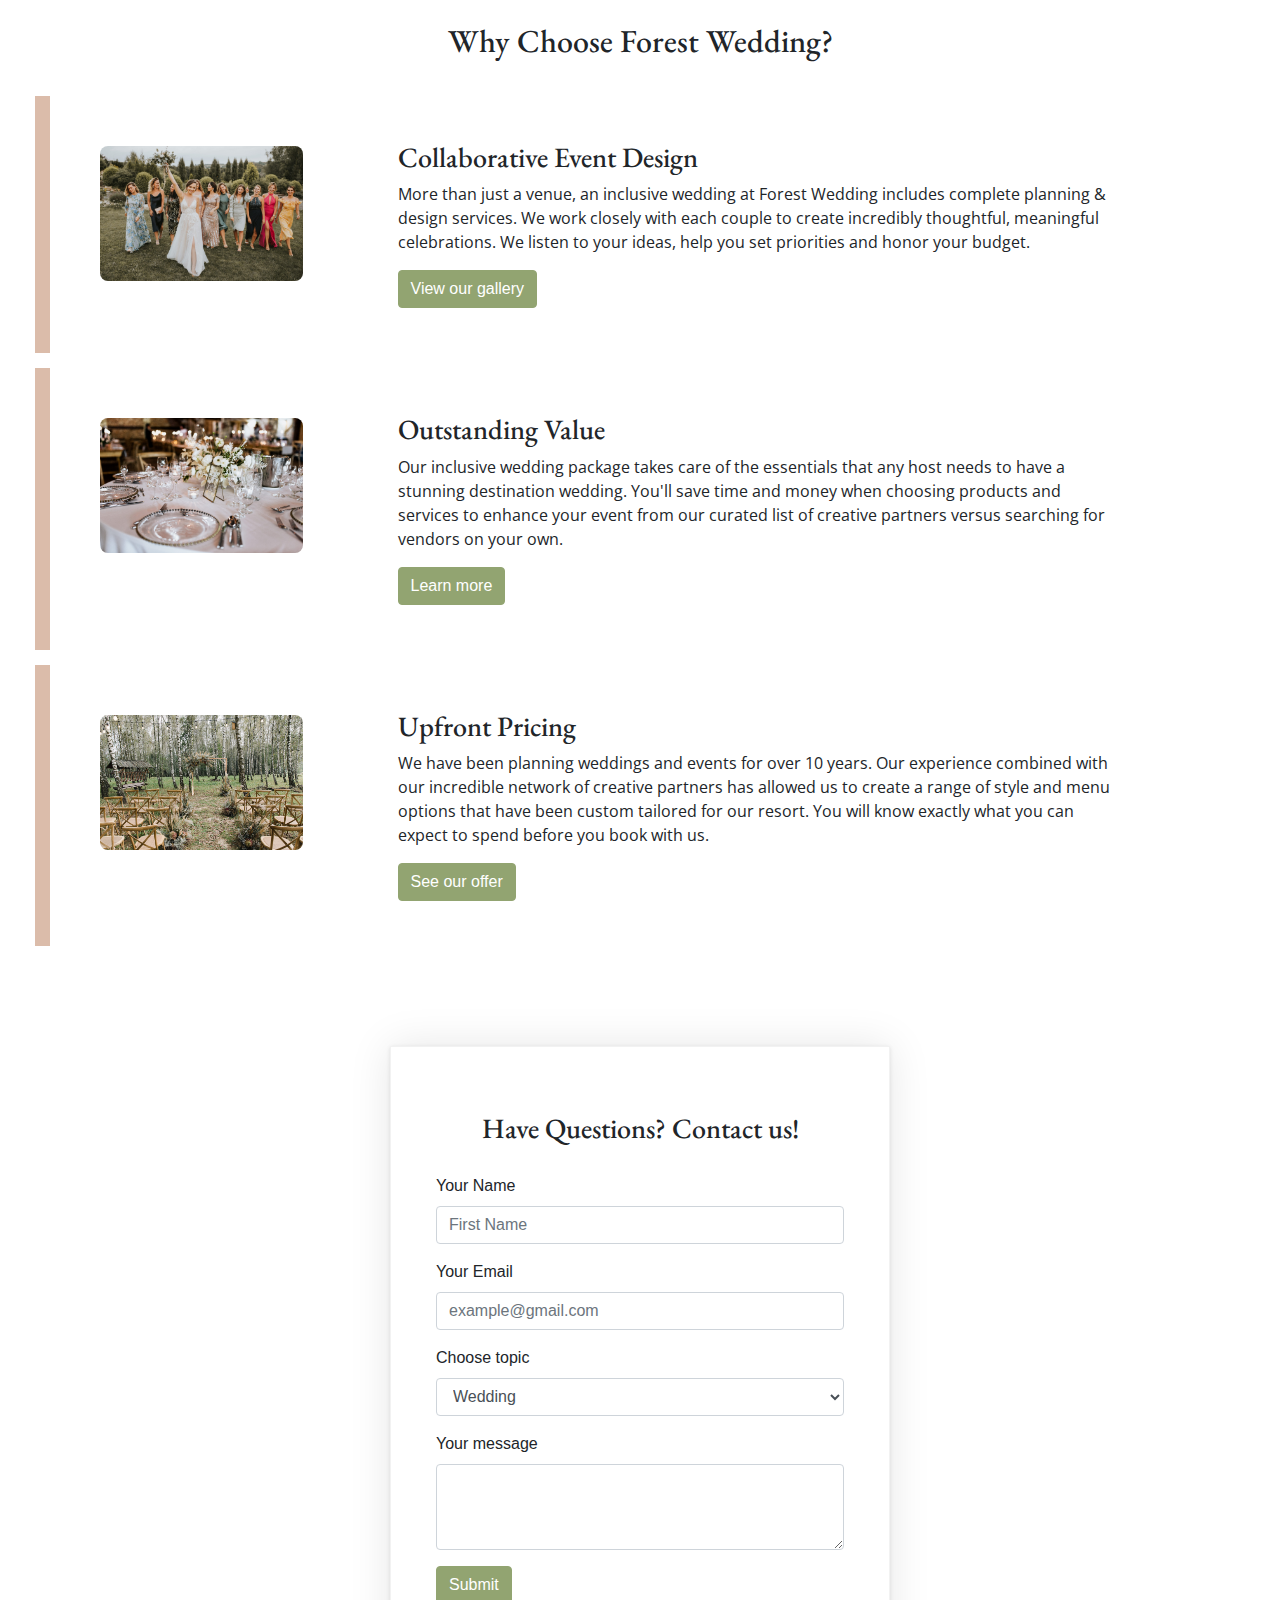
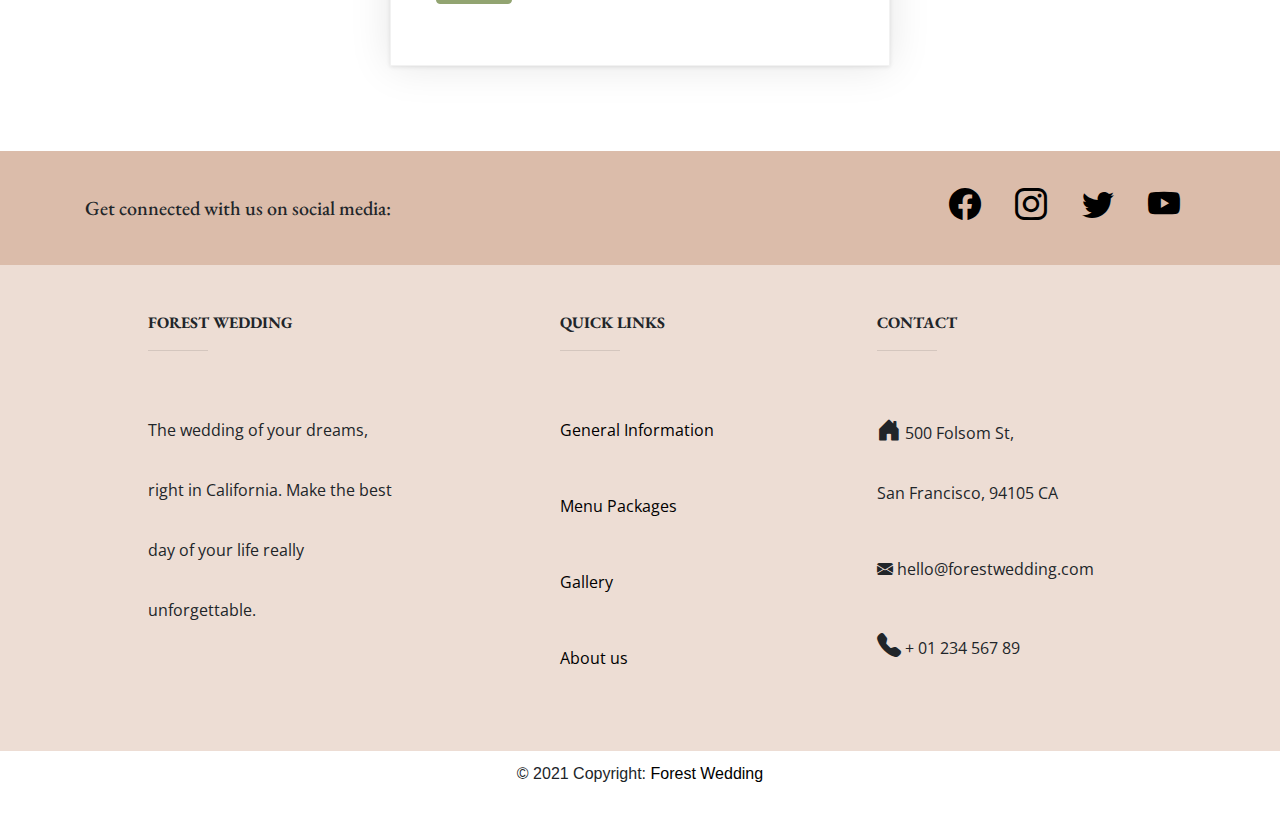
==== commit a4650ad3: "added footer" ====
--- a/index.html
+++ b/index.html
@@ -18,6 +18,7 @@
     <link
         href="https://fonts.googleapis.com/css2?family=Open+Sans:ital,wght@0,300;0,400;0,600;0,700;0,800;1,300;1,400;1,600;1,700;1,800&display=swap"
         rel="stylesheet">
+        <link rel="stylesheet" href="https://cdn.jsdelivr.net/npm/bootstrap-icons@1.4.1/font/bootstrap-icons.css">
     <title>Forest Wedding</title>
 </head>
 
@@ -232,7 +233,120 @@
     
 
     <!-- Footer -->
-    <!-- <footer class="emailContain"> -->
+<!-- Footer -->
+<footer class="page-footer font-small unique-color-dark weddingFooter">
+
+    <div style="background-color: #DBBCAA;">
+      <div class="container">
+  
+        <!-- Grid row-->
+        <div class="row py-4 d-flex align-items-center">
+  
+          <!-- Grid column -->
+          <div class="col-md-6 col-lg-5 text-center text-md-left mb-4 mb-md-0">
+            <h5 class="mb-0">Get connected with us on social media:</h5>
+          </div>
+          <!-- Grid column -->
+  
+          <!-- Grid column -->
+          <div class="col-md-6 col-lg-7 text-center text-md-right">
+  
+            <!-- Facebook -->
+            <a href="https://facebook.com" class="fb-ic">
+                <i class="bi bi-facebook" style="font-size: 2rem; margin: 15px;"></i>
+            </a>
+            <!-- Insta -->
+            <a href="https://instagram.com" class="ig-ic">
+                <i class="bi bi-instagram" style="font-size: 2rem; margin: 15px;"></i>
+            </a>
+            <!-- Twitter +-->
+            <a href="https://twitter.com" class="tw-ic">
+                <i class="bi bi-twitter" style="font-size: 2rem; margin: 15px;"></i>
+            </a>
+            <!--Youtube -->
+            <a href="https://youtube.com" class="yt-ic">
+                <i class="bi bi-youtube" style="font-size: 2rem; margin: 15px;"></i>
+            </a>
+  
+          </div>
+          <!-- Grid column -->
+  
+        </div>
+        <!-- Grid row-->
+  
+      </div>
+    </div>
+  
+    <!-- Footer Links -->
+    <div class="container text-center text-md-left mt-5 footerContainer">
+  
+      <!-- Grid row -->
+      <div class="row mt-3">
+  
+        <!-- Grid column -->
+        <div class="col-md-3 col-lg-4 col-xl-3 mx-auto mb-4">
+  
+          <!-- Content -->
+          <h6 class="text-uppercase font-weight-bold">Forest Wedding</h6>
+          <hr class="deep-purple accent-2 mb-4 mt-0 d-inline-block mx-auto" style="width: 60px;">
+          <p>The wedding of your dreams, right in California. Make the best day of your life really unforgettable.</p>
+  
+        </div>
+        <!-- Grid column -->
+  
+        <!-- Grid column -->
+        <div class="col-md-2 col-lg-2 col-xl-2 mx-auto mb-4">
+  
+          <!-- Links -->
+          <h6 class="text-uppercase font-weight-bold">Quick Links</h6>
+          <hr class="deep-purple accent-2 mb-4 mt-0 d-inline-block mx-auto" style="width: 60px;">
+          <p>
+            <a href="general.html">General Information</a>
+          </p>
+          <p>
+            <a href="menu.html">Menu Packages</a>
+          </p>
+          <p>
+            <a href="gallery.html">Gallery</a>
+          </p>
+          <p>
+            <a href="about.html">About us</a>
+          </p>
+  
+        </div>
+        <!-- Grid column -->
+  
+  
+        <!-- Grid column -->
+        <div class="col-md-4 col-lg-3 col-xl-3 mx-auto mb-md-0 mb-4">
+  
+          <!-- Links -->
+          <h6 class="text-uppercase font-weight-bold">Contact</h6>
+          <hr class="deep-purple accent-2 mb-4 mt-0 d-inline-block mx-auto" style="width: 60px;">
+          <p>
+            <i class="bi bi-house-door-fill" style="font-size: 1.5rem;"></i> 500 Folsom St,<br>San Francisco, 94105 CA</p>
+          <p>
+            <i class="bi bi-envelope-fill"></i> hello@forestwedding.com</p>
+          <p>
+            <i class="bi bi-telephone-fill" style="font-size: 1.5rem;"></i> + 01 234 567 89</p>
+  
+        </div>
+        <!-- Grid column -->
+  
+      </div>
+      <!-- Grid row -->
+  
+    </div>
+    <!-- Footer Links -->
+  
+    <!-- Copyright -->
+    <div class="footer-copyright text-center py-3">© 2021 Copyright:
+      <a href="https://le-sonia.github.io/Bootstrap-Activity/"> Forest Wedding</a>
+    </div>
+    <!-- Copyright -->
+  
+  </footer>
+  <!-- Footer -->
 
 
     <!-- End footer -->
--- a/CSS/index.css
+++ b/CSS/index.css
@@ -381,4 +381,15 @@
     padding: 20px;
 }
 
-
+.weddingFooter {
+ height: 600px;
+ background-color: rgba(219, 188, 170, 0.5);
+}
+
+a {
+  color: black;
+}
+
+a:hover {
+  color: #92A471;
+}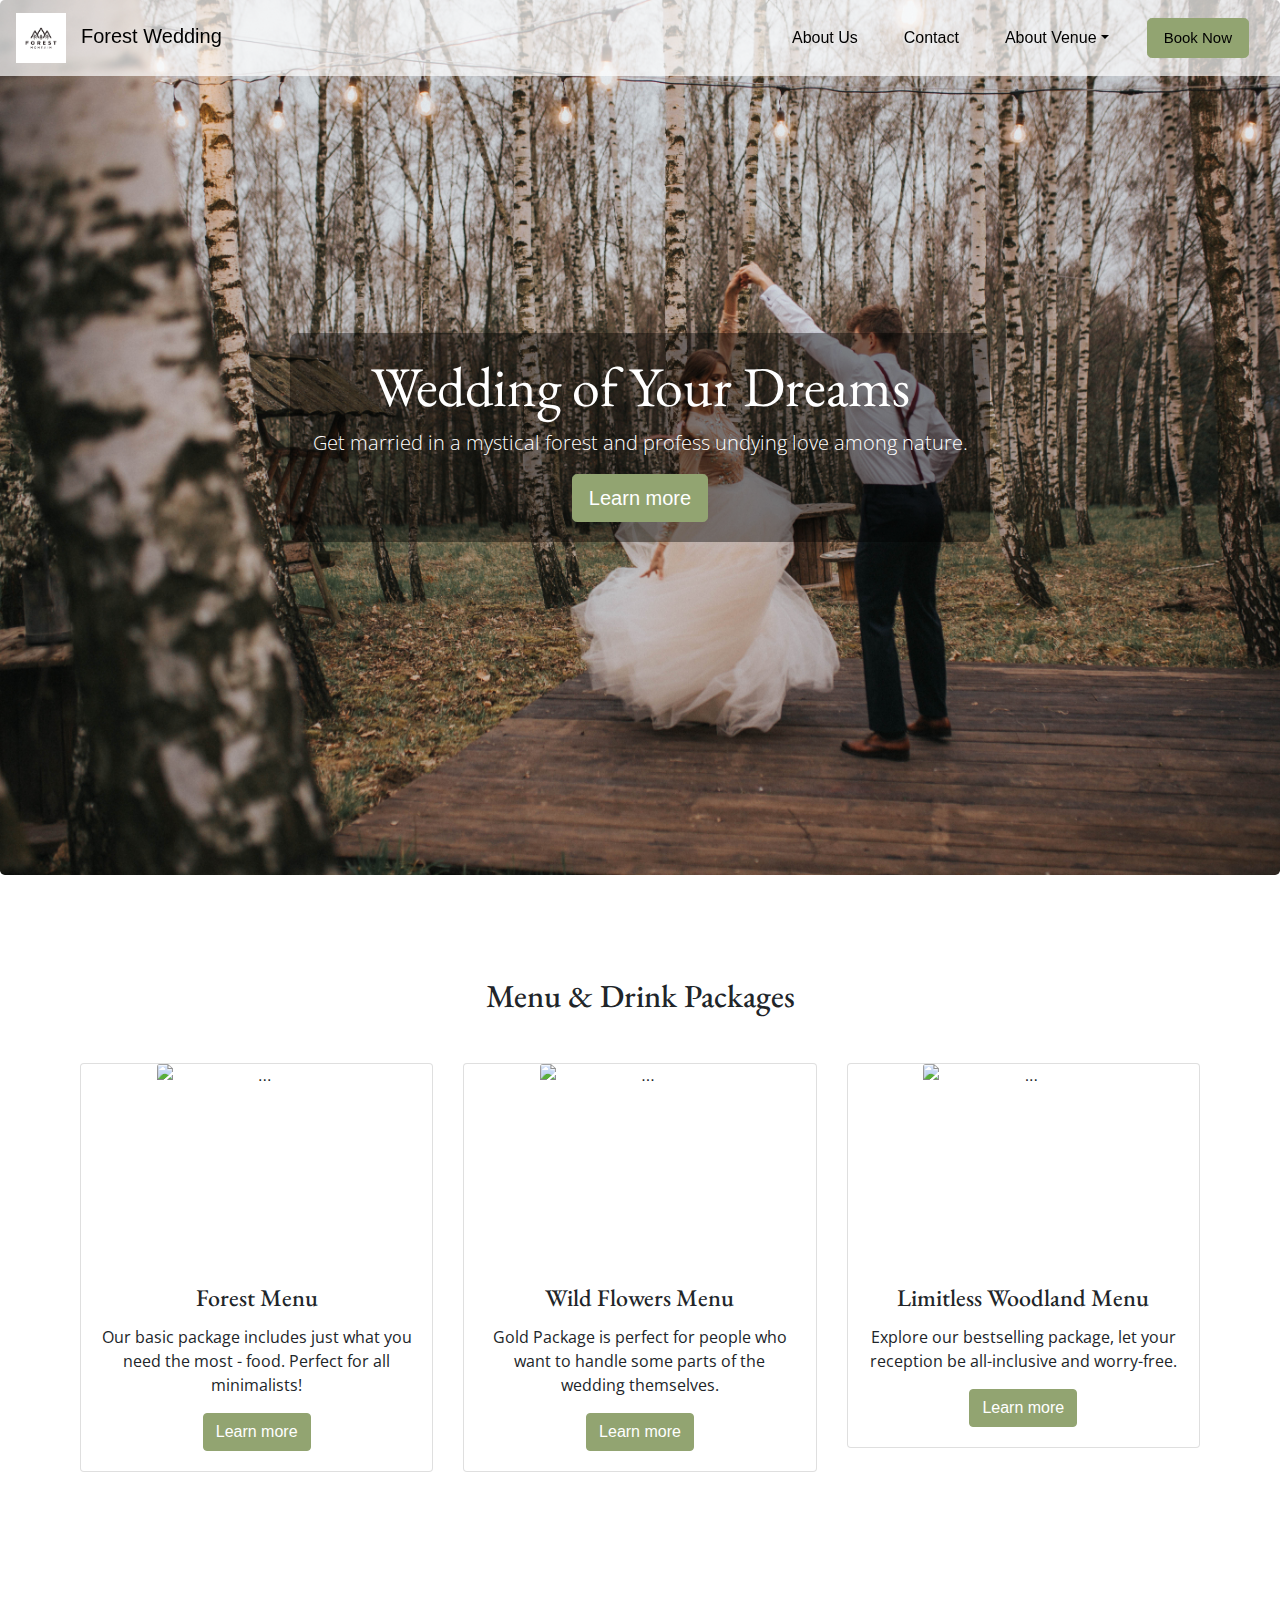
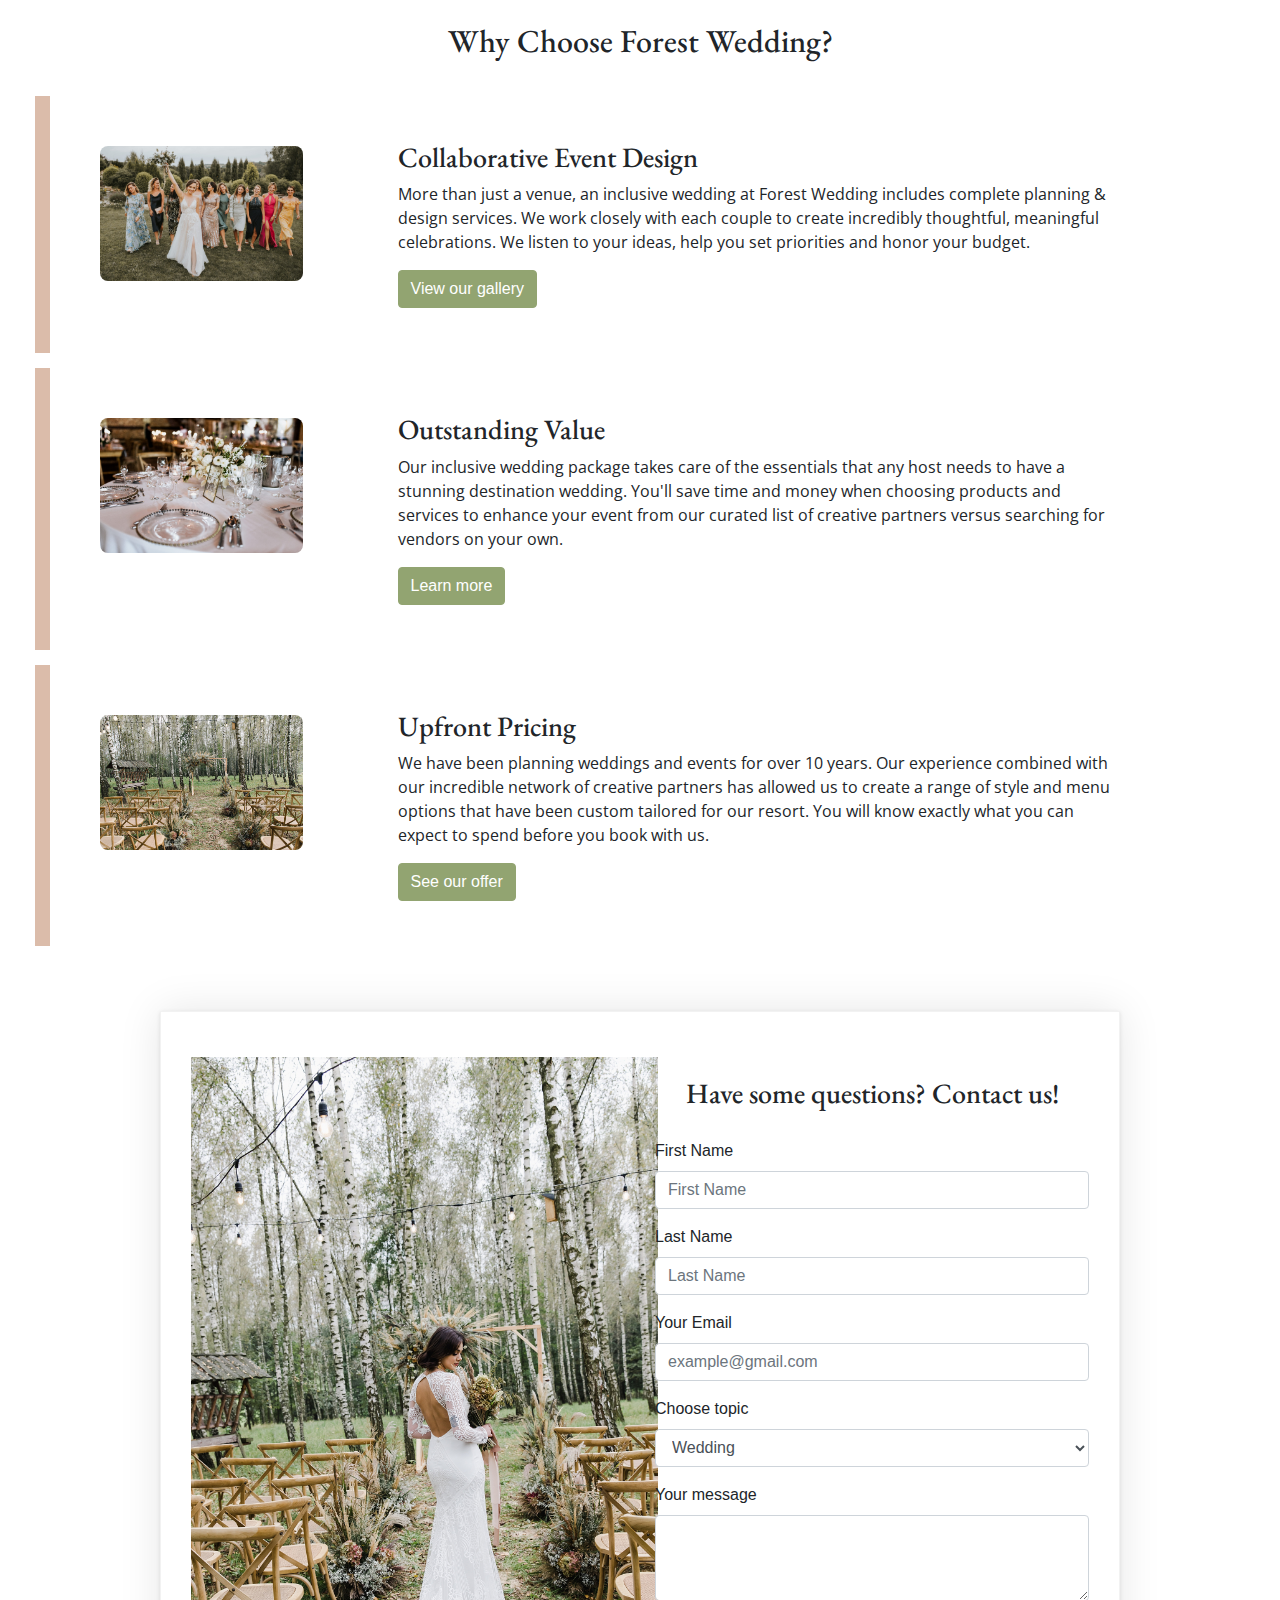
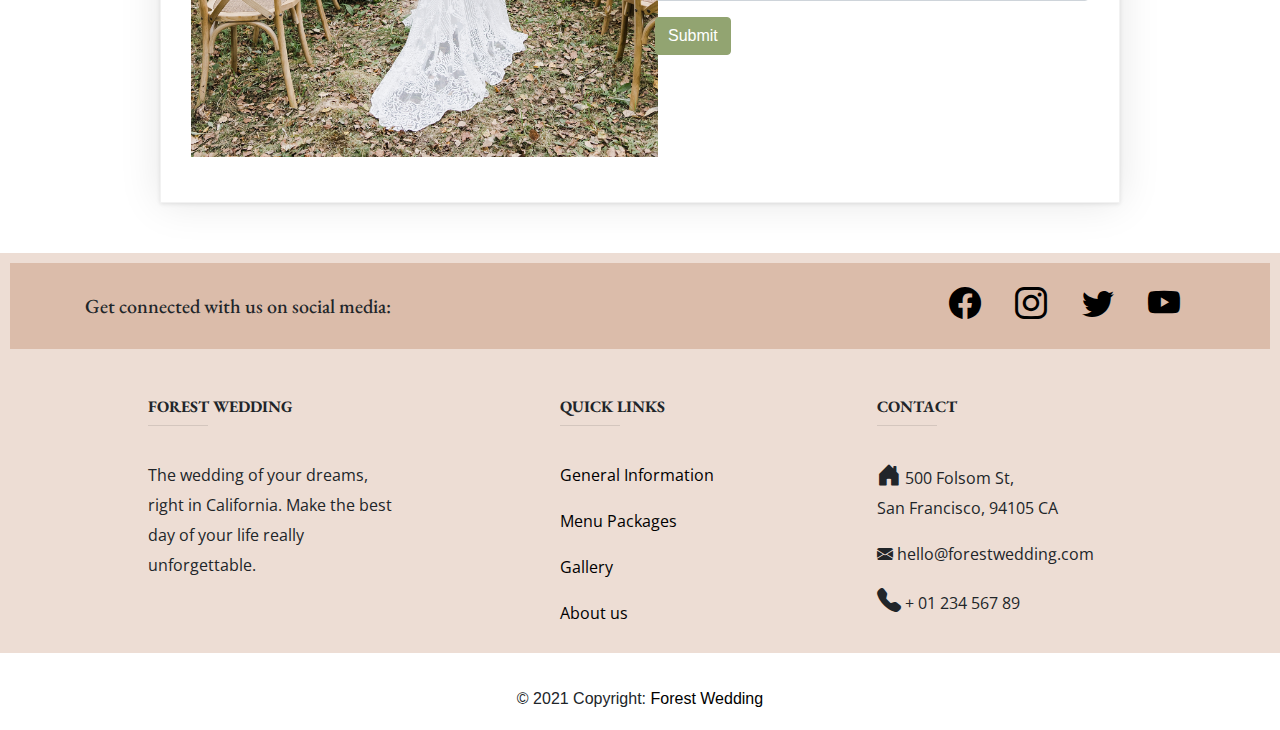
==== commit 769bb0ca: "changed the forms" ====
--- a/index.html
+++ b/index.html
@@ -180,33 +180,48 @@
     </div>
     <!-- End content -->
 
-    <form>
-        <div class="form-group">
-            <h3 class="sectionHeading">Have Questions? Contact us!</h3>
-            <div class="form-group">
-                <label for="inputEmail4">Your Name</label>
-                <input type="email" class="form-control" id="inputName" placeholder="First Name">
-            </div>
-            <div class="form-group">
-                <label for="inputEmail4">Your Email</label>
-                <input type="email" class="form-control" id="inputEmail4" placeholder="example@gmail.com">
-            </div>
-            <div class="form-group">
-                <label for="exampleFormControlSelect1">Choose topic</label>
-                <select class="form-control" id="exampleFormControlSelect1" placeholder="Choose topic">
-                    <option>Wedding</option>
-                    <option>Photoshoot request</option>
-                    <option>Business request</option>
-                    <option>Other</option>
-                </select>
-            </div>
-            <div class="form-group">
-                <label for="exampleFormControlTextarea1">Your message</label>
-                <textarea class="form-control" id="exampleFormControlTextarea1" rows="3"></textarea>
-            </div>
-            <div class="button"><button type="button" class="btn btn-primary" data-toggle="modal" data-target="#exampleModal">Submit</button></div>
-            
-        </div>
+        <form class="col-12 w-75 m-auto d-flex homeForm">
+            <div class="input-group col-6">
+                <img src="Images/image33.jpeg">
+            </div>
+            <div class="input-group col-6 float-left d-inline">
+                <div class="form-group">
+                    <h3 class="sectionHeading">Have some questions? Contact us!</h3>
+                    <div class="form-group">
+                        <label for="firstName">First Name</label>
+                        <input type="text" class="form-control" id="firstName" placeholder="First Name">
+                    </div>
+                    <div class="form-group">
+                        <label for="lastName">Last Name</label>
+                        <input type="text" class="form-control" id="lastName" placeholder="Last Name">
+                    </div>
+                    <div class="form-group">
+                        <label for="inputEmail4">Your Email</label>
+                        <input type="email" class="form-control" id="inputEmail4" placeholder="example@gmail.com">
+                    </div>
+                    <div class="form-group">
+                        <label for="exampleFormControlSelect1">Choose topic</label>
+                        <select class="form-control" id="exampleFormControlSelect1" placeholder="Choose topic">
+                            <option>Wedding</option>
+                            <option>Photoshoot request</option>
+                            <option>Business request</option>
+                            <option>Other</option>
+                        </select>
+                    </div>
+
+                    <div class="form-group">
+                        <label for="exampleFormControlTextarea1">Your message</label>
+                        <textarea class="form-control" id="exampleFormControlTextarea1" rows="3"></textarea>
+                    </div>
+                    <div class="button">
+                        <button type="button" class="btn btn-primary btn-md" data-toggle="modal"
+                            data-target="#exampleModal">Submit</button>
+                    </div>
+                </div>
+
+            </div>
+        </form>
+
     
 
     <!-- Modal -->
--- a/CSS/index.css
+++ b/CSS/index.css
@@ -186,6 +186,22 @@
     box-shadow: 0 1px 4px rgba(0, 0, 0, 0.1), 0 0 40px rgba(0, 0, 0, 0.1);
     background-color: white;
   }
+
+  .bookForm img {
+    width: auto;
+    height: 700px;
+  }
+
+  .contactForm img {
+    width: auto;
+    height: 600px;
+  }
+
+  .homeForm img {
+    width: auto;
+    height: 700px;
+  }
+
   
 /* .formImage {
     max-width: 400px;
@@ -193,7 +209,7 @@
     max-height: 300px;
 } */
 
-
+/* 
 .formRight {
     width: 500px;
     height: auto;
@@ -204,7 +220,7 @@
     -moz-box-shadow: 0 1px 4px rgba(0, 0, 0, 0.3), 0 0 40px rgba(0, 0, 0, 0.1) inset;
     box-shadow: 0 1px 4px rgba(0, 0, 0, 0.1), 0 0 40px rgba(0, 0, 0, 0.1);
     background-color: white;
-  }
+  } */
 
   .formContainer {
       width: 90vw;
@@ -382,8 +398,10 @@
 }
 
 .weddingFooter {
- height: 600px;
+ height: 400px;
+ line-height: 30px;
  background-color: rgba(219, 188, 170, 0.5);
+ padding: 10px;
 }
 
 a {
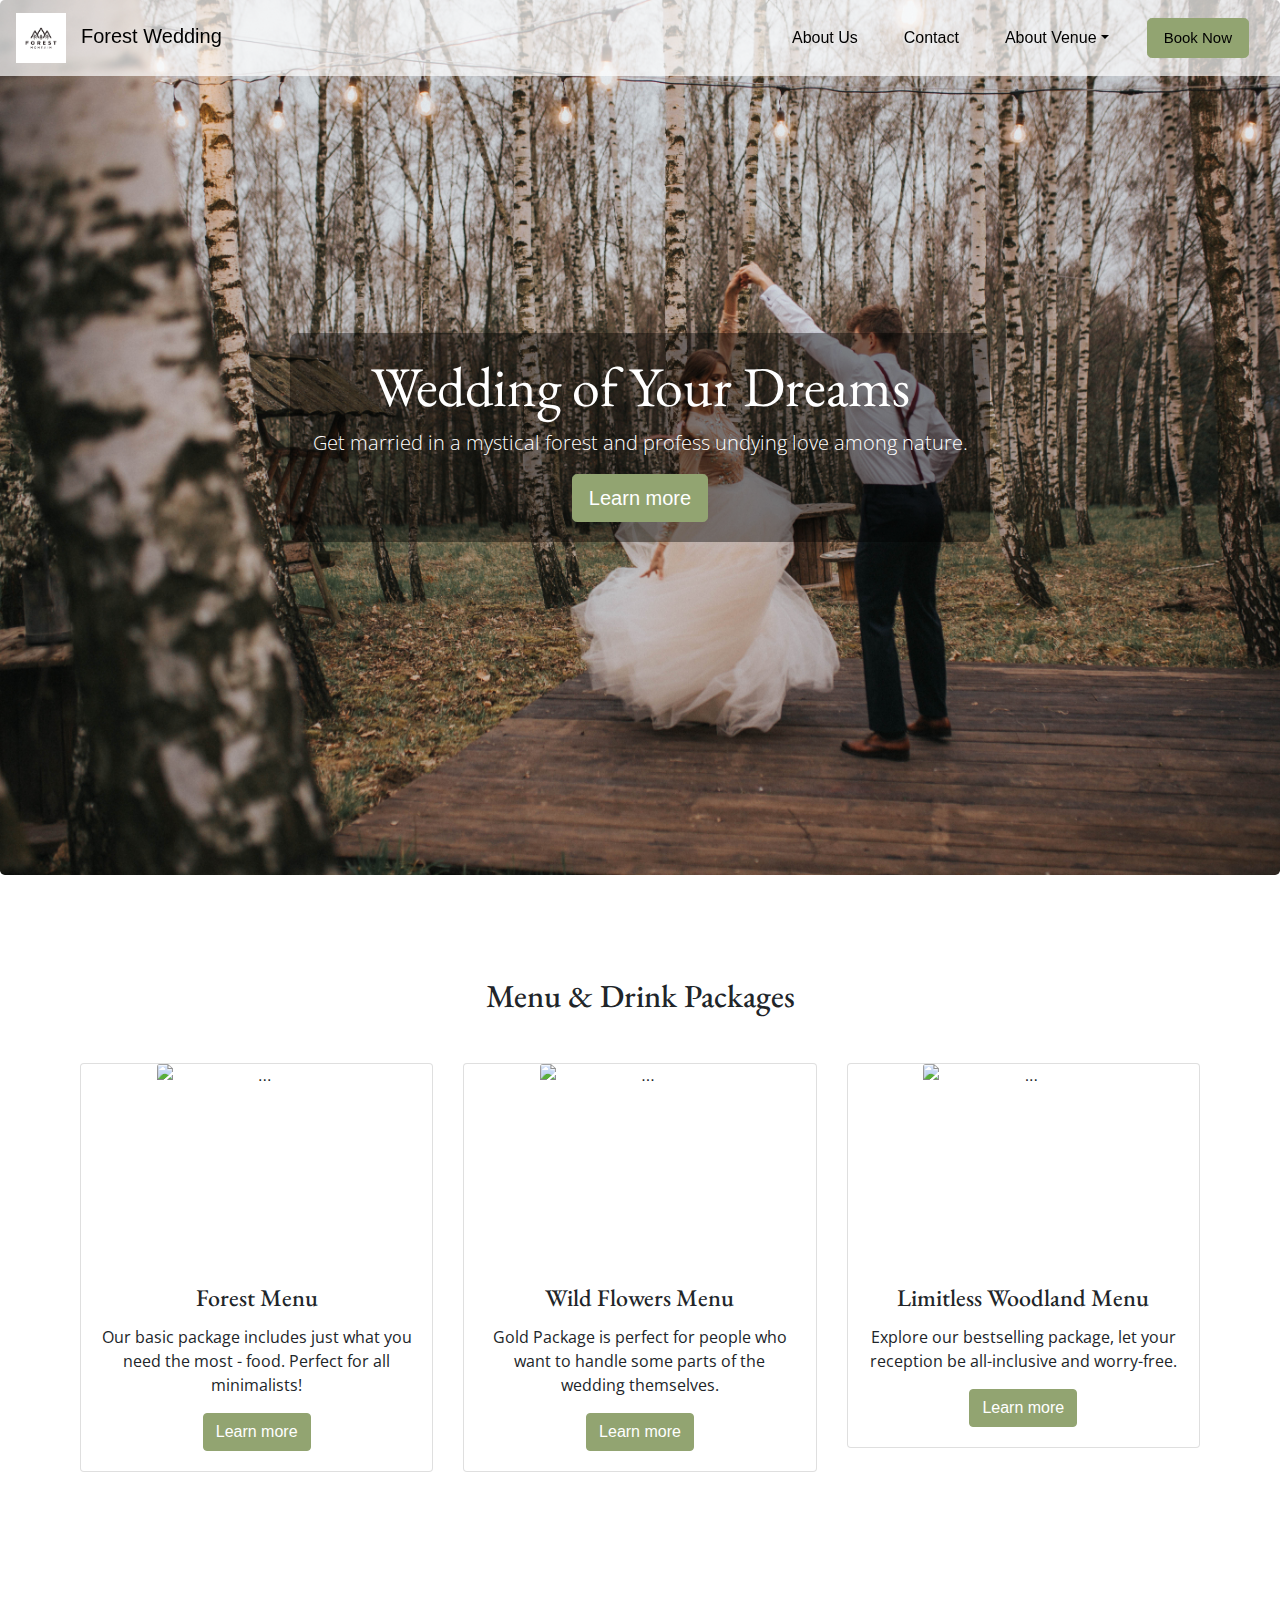
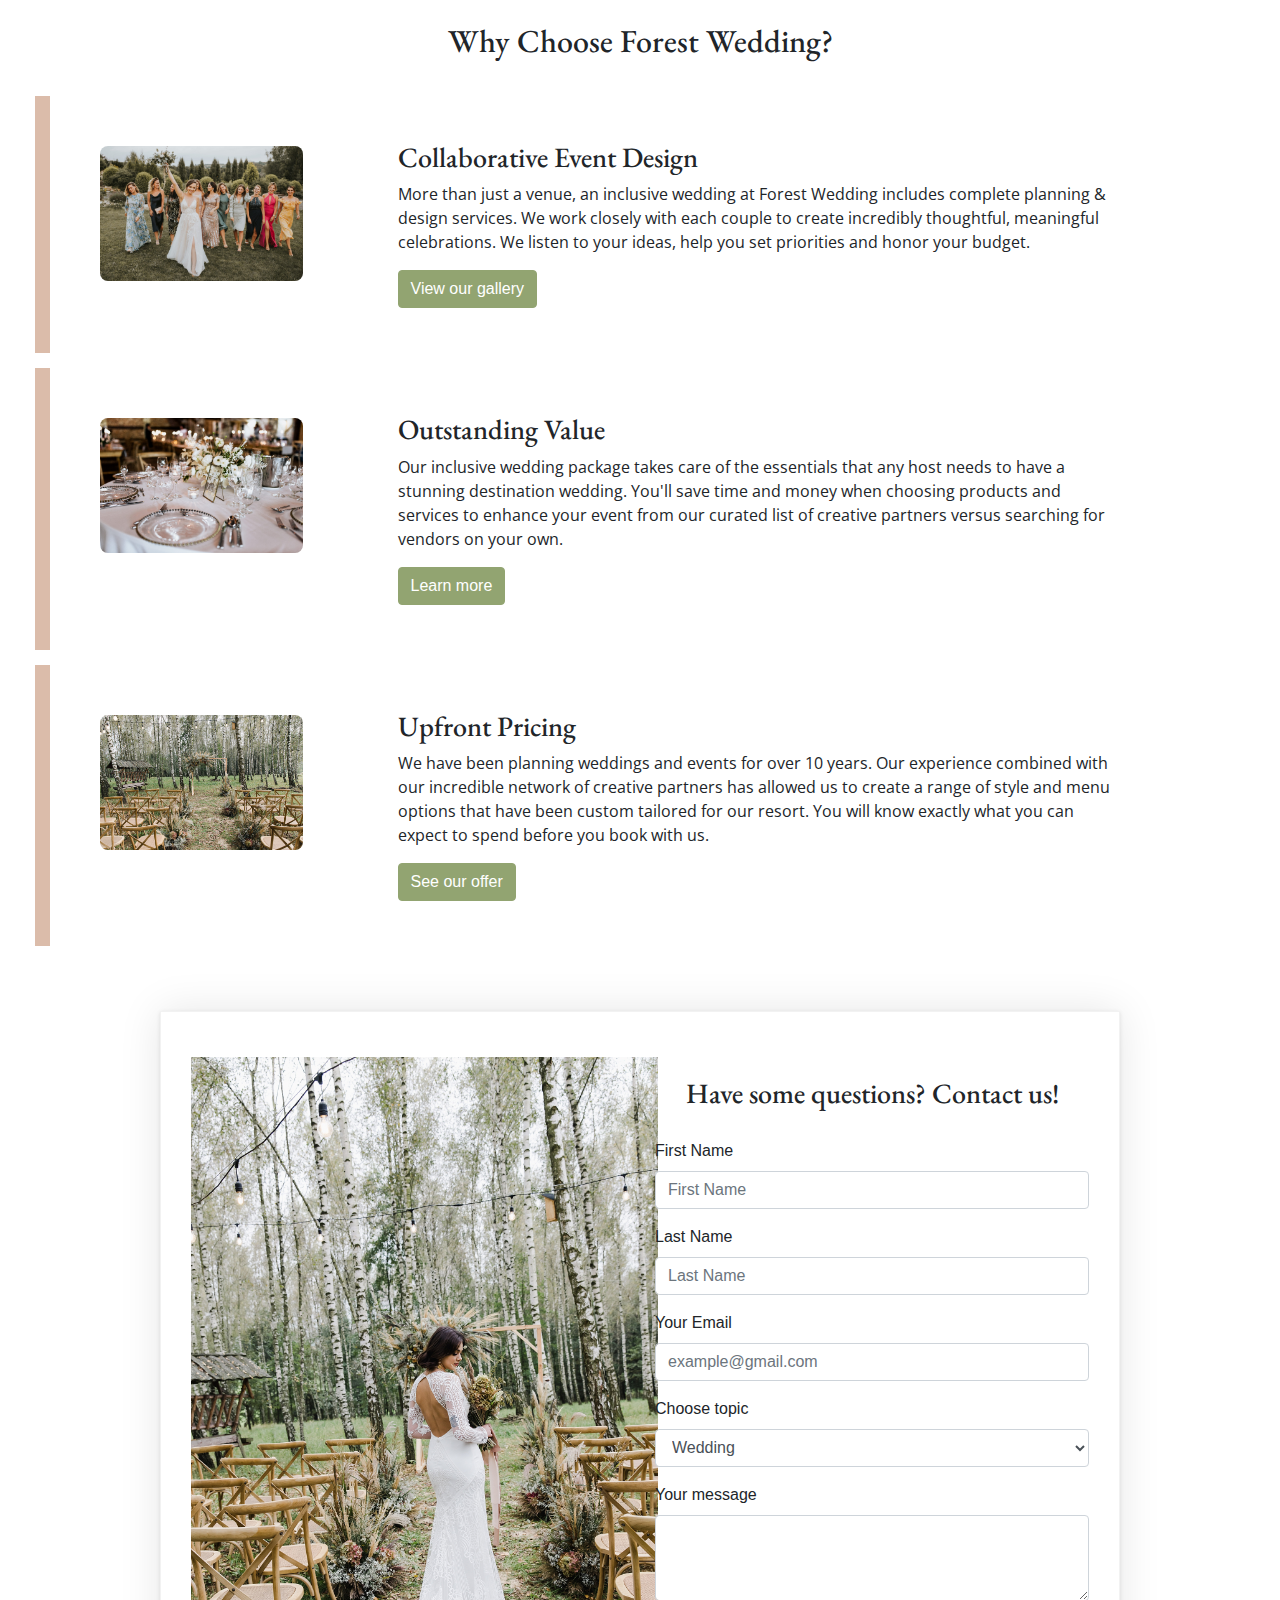
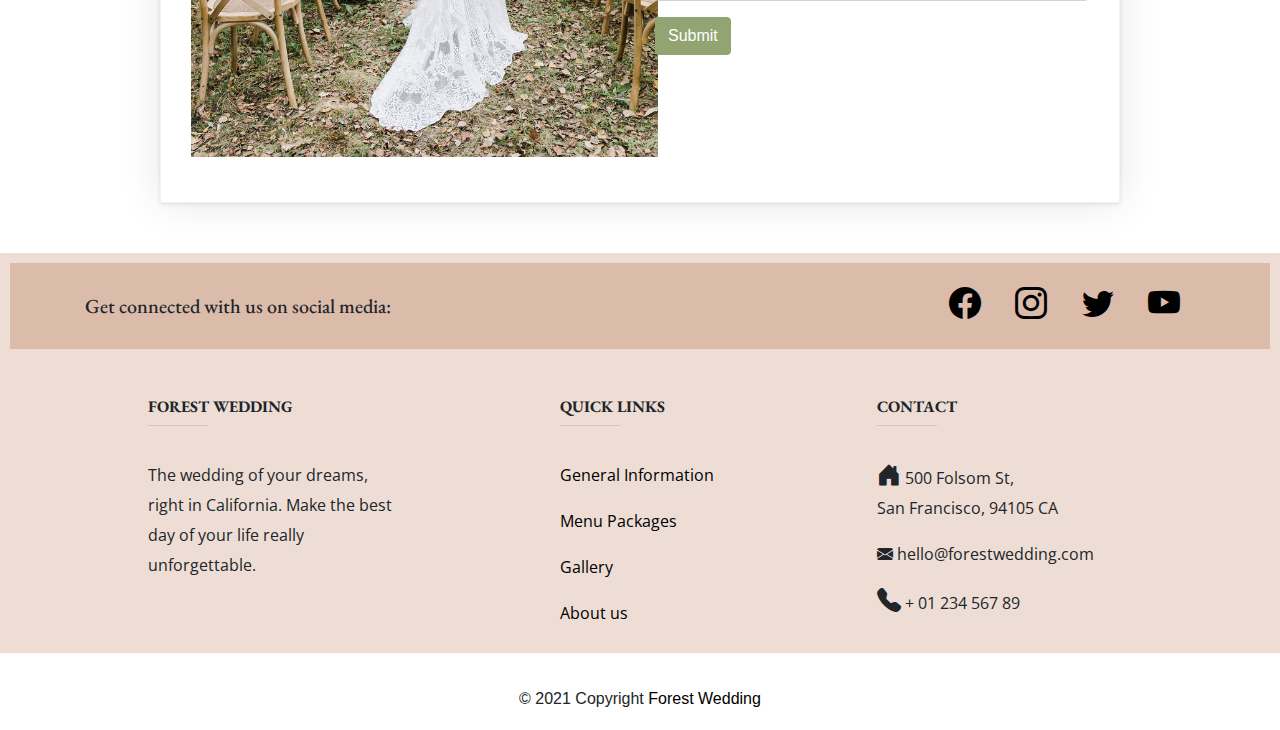
==== commit e5818c2b: "adjusted copyrights" ====
--- a/index.html
+++ b/index.html
@@ -355,7 +355,7 @@
     <!-- Footer Links -->
   
     <!-- Copyright -->
-    <div class="footer-copyright text-center py-3">© 2021 Copyright:
+    <div class="footer-copyright text-center py-3">© 2021 Copyright
       <a href="https://le-sonia.github.io/Bootstrap-Activity/"> Forest Wedding</a>
     </div>
     <!-- Copyright -->
